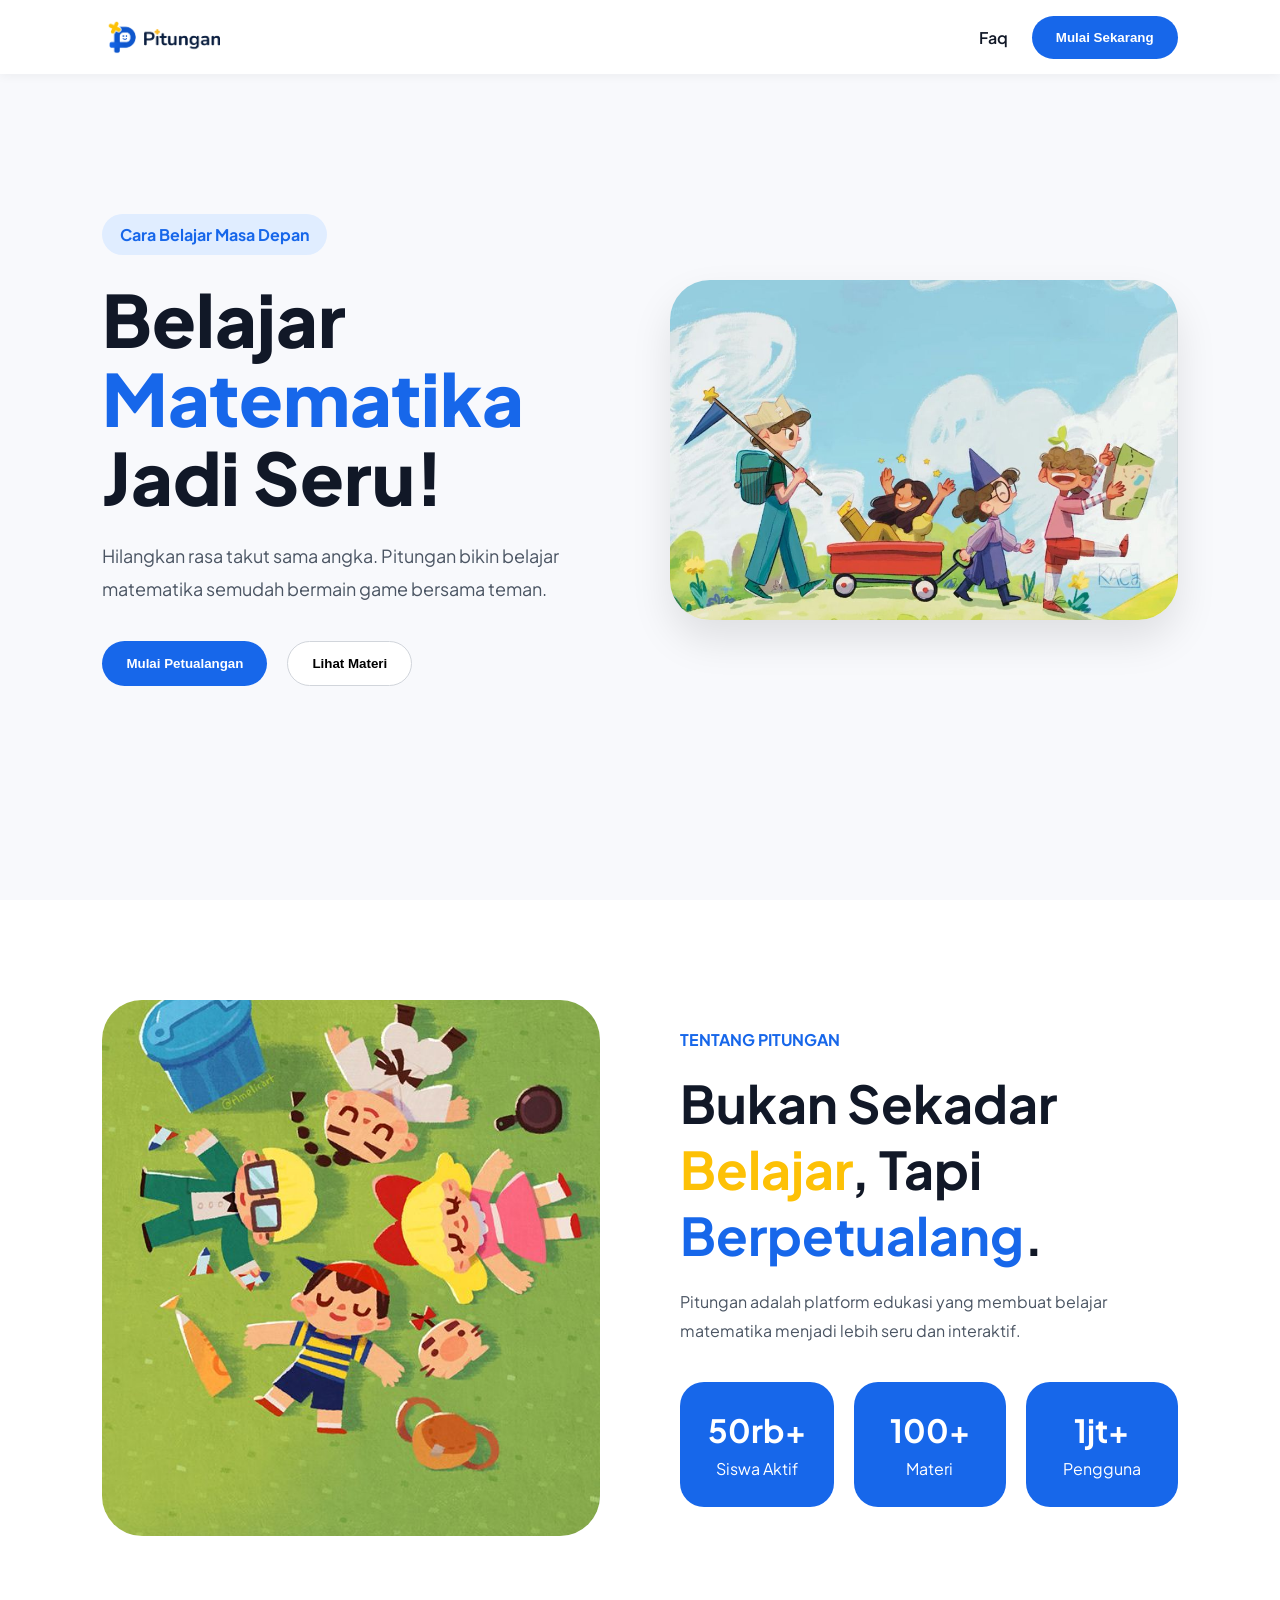
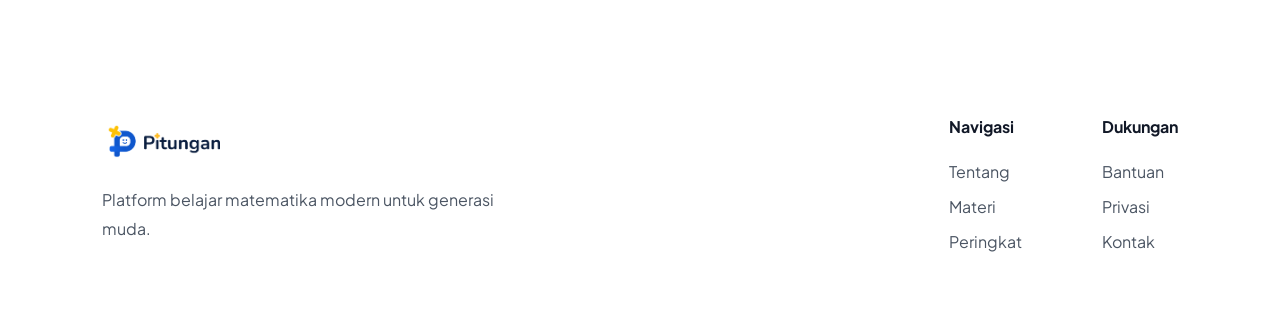
==== index.html @ 59bdc8f5 "add hero section, about, footer" ====
<!DOCTYPE html>
<html lang="en">
<head>
    <meta charset="UTF-8">
    <meta name="viewport" content="width=device-width, initial-scale=1.0">
    <title>Pitungan</title>
    <link rel="icon" type="image/png" href="assets/img/logo.png">
    <link rel="stylesheet" href="assets/css/style.css">
    <link rel="preconnect" href="https://fonts.googleapis.com">
    <link href="https://fonts.googleapis.com/css2?family=Plus+Jakarta+Sans:wght@400;500;600;700;800&display=swap" rel="stylesheet">
</head>
<body>
    <!-- Navbar -->
        <header class="navbar">
    
            <div class="logo">
                <img src="assets/img/logotype.png" />
            </div>
    
            <nav>
                <a href="#">Faq</a>
    
                <button class="btn-primary">
                    Mulai Sekarang
                </button>
            </nav>
    
        </header>
    
        <!-- Hero -->
        <section class="hero">
    
            <div class="hero-text">
    
                <span class="tag">
                    Cara Belajar Masa Depan
                </span>
    
                <h1>
                    Belajar
                    <span class="text-blue">Matematika</span>
                    Jadi Seru!
                </h1>
    
                <p>
                    Hilangkan rasa takut sama angka.
                    Pitungan bikin belajar matematika
                    semudah bermain game bersama teman.
                </p>
    
                <div class="hero-buttons">
    
                    <button class="btn-primary">
                        Mulai Petualangan
                    </button>
    
                    <button class="btn-secondary">
                        Lihat Materi
                    </button>
    
                </div>
    
            </div>
    
            <div class="hero-image">
                <img src="assets/img/belajar_matematika_seru.jpg" alt="">
            </div>
    
        </section>
    
        <!-- About -->
        <section class="about">
    
            <div class="about-image">
                <img src="assets/img/anak_belajar_matematika_ceria.jpg" alt="">
            </div>
    
            <div class="about-text">
    
                <span class="section-label">
                    Tentang Pitungan
                </span>
    
                <h2>
                    Bukan Sekadar <span class="text-yellow">Belajar</span>,
                    Tapi <span class="text-blue">Berpetualang</span>.
                </h2>
    
                <p>
                    Pitungan adalah platform edukasi
                    yang membuat belajar matematika
                    menjadi lebih seru dan interaktif.
                </p>
    
                <div class="stats">
    
                    <div class="stat-card">
                        <h3>50rb+</h3>
                        <span>Siswa Aktif</span>
                    </div>
    
                    <div class="stat-card">
                        <h3>100+</h3>
                        <span>Materi</span>
                    </div>
    
                    <div class="stat-card">
                        <h3>1jt+</h3>
                        <span>Pengguna</span>
                    </div>
    
                </div>
    
            </div>
    
        </section>
    
    
        <!-- Footer -->
        <footer class="footer">
    
            <div class="footer-brand">
    
                <div class="logo">
                    <img src="assets/img/logotype.png" />
                </div>
    
                <p>
                    Platform belajar matematika
                    modern untuk generasi muda.
                </p>
    
            </div>
    
            <div class="footer-links">
    
                <div>
    
                    <h4>Navigasi</h4>
    
                    <a href="#">Tentang</a>
                    <a href="#">Materi</a>
                    <a href="#">Peringkat</a>
    
                </div>
    
                <div>
    
                    <h4>Dukungan</h4>
    
                    <a href="#">Bantuan</a>
                    <a href="#">Privasi</a>
                    <a href="#">Kontak</a>
    
                </div>
    
            </div>
    
        </footer>

    <script src="assets/js/script.js"></script>
</body>
</html>
---- assets/css/style.css ----
*{
    margin:0;
    padding:0;
    box-sizing:border-box;
}

body{
    font-family:'Plus Jakarta Sans', sans-serif;
    background:#f8f9fc;
    color:#111827;
}

img{
    width:100%;
    display:block;
}

section{
    padding:100px 8%;
}

.text-yellow{
    color:#FDC106;
}

.text-blue{
    color:#1767ea;
}

.navbar{
    position:fixed;
    top:0;
    left:0;
    width:100%;
    padding:12px 8%;
    background:white;
    display:flex;
    justify-content:space-between;
    align-items:center;
    z-index:1000;
    box-shadow:0 2px 10px rgba(0,0,0,0.05);
}

.logo img{
    height:50px;
    width:auto;
}

nav{
    display:flex;
    align-items:center;
    gap:24px;
}

nav a{
    text-decoration:none;
    color:#111827;
    font-weight:600;
}

.btn-primary{
    background:#1767ea;
    color:white;
    border:none;
    padding:14px 24px;
    border-radius:999px;
    cursor:pointer;
    font-weight:700;
}

.btn-secondary{
    background:white;
    border:1px solid #d1d5db;
    padding:14px 24px;
    border-radius:999px;
    cursor:pointer;
    font-weight:700;
}

.hero{
    min-height:100vh;
    display:flex;
    align-items:center;
    justify-content:space-between;
    gap:60px;
}

.hero-text{
    flex:1;
}

.tag{
    display:inline-block;
    background:#e0edff;
    color:#1767ea;
    padding:10px 18px;
    border-radius:999px;
    font-weight:700;
    margin-bottom:24px;
}

.hero-text h1{
    font-size:72px;
    line-height:1.1;
    font-weight:800;
    margin-bottom:24px;
}

.hero-text p{
    font-size:18px;
    line-height:1.8;
    color:#4b5563;
    margin-bottom:36px;
    max-width:550px;
}

.hero-buttons{
    display:flex;
    gap:20px;
}

.hero-image{
    flex:1;
}

.hero-image img{
    width:100%;
    height:340px;
    object-fit:cover;
    border-radius:40px;
    box-shadow:0 20px 40px rgba(0,0,0,0.1);
}

.about{
    display:flex;
    align-items:center;
    gap:80px;
    background:white;
}

.about-image,
.about-text{
    flex:1;
}

.about-image img{
    width:100%;
    height:536px;
    object-fit:cover;
    border-radius:40px;
}

.section-label{
    color:#1767ea;
    font-weight:700;
    text-transform:uppercase;
}

.about-text h2{
    font-size:52px;
    margin:20px 0;
}

.about-text p{
    color:#4b5563;
    line-height:1.8;
    margin-bottom:36px;
}

.stats{
    display:flex;
    gap:20px;
}

.stat-card{
    background:#1767ea;
    color:white;
    padding:28px;
    border-radius:24px;
    text-align:center;
    flex:1;
}

.stat-card h3{
    font-size:32px;
    margin-bottom:8px;
}








/*kode css baru disini*/



















.footer{
    background:white;
    padding:80px 8%;
    display:flex;
    justify-content:space-between;
    gap:60px;
}

.footer-brand{
    max-width:400px;
}

.footer-brand p{
    color:#4b5563;
    line-height:1.8;
    margin-top:20px;
}

.footer-links{
    display:flex;
    gap:80px;
}

.footer-links div{
    display:flex;
    flex-direction:column;
    gap:14px;
}

.footer-links h4{
    margin-bottom:10px;
}

.footer-links a{
    text-decoration:none;
    color:#4b5563;
}
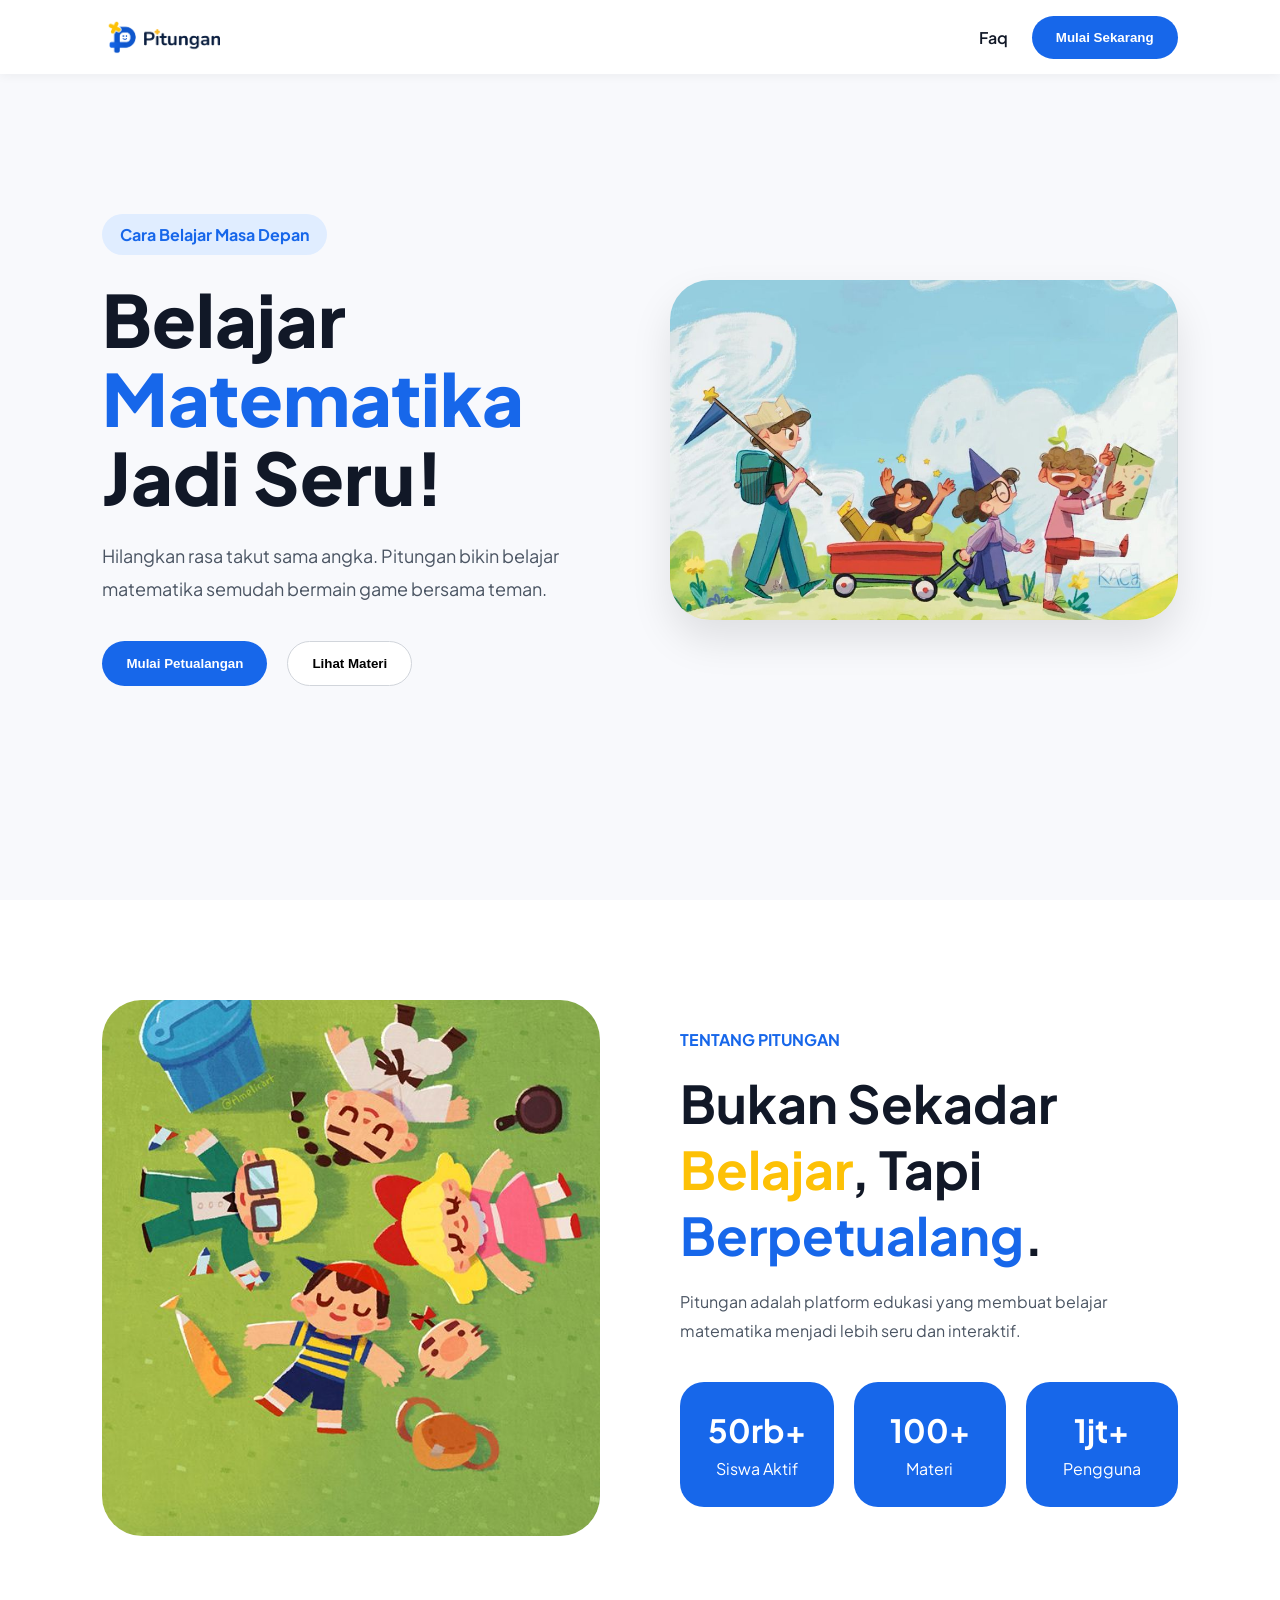
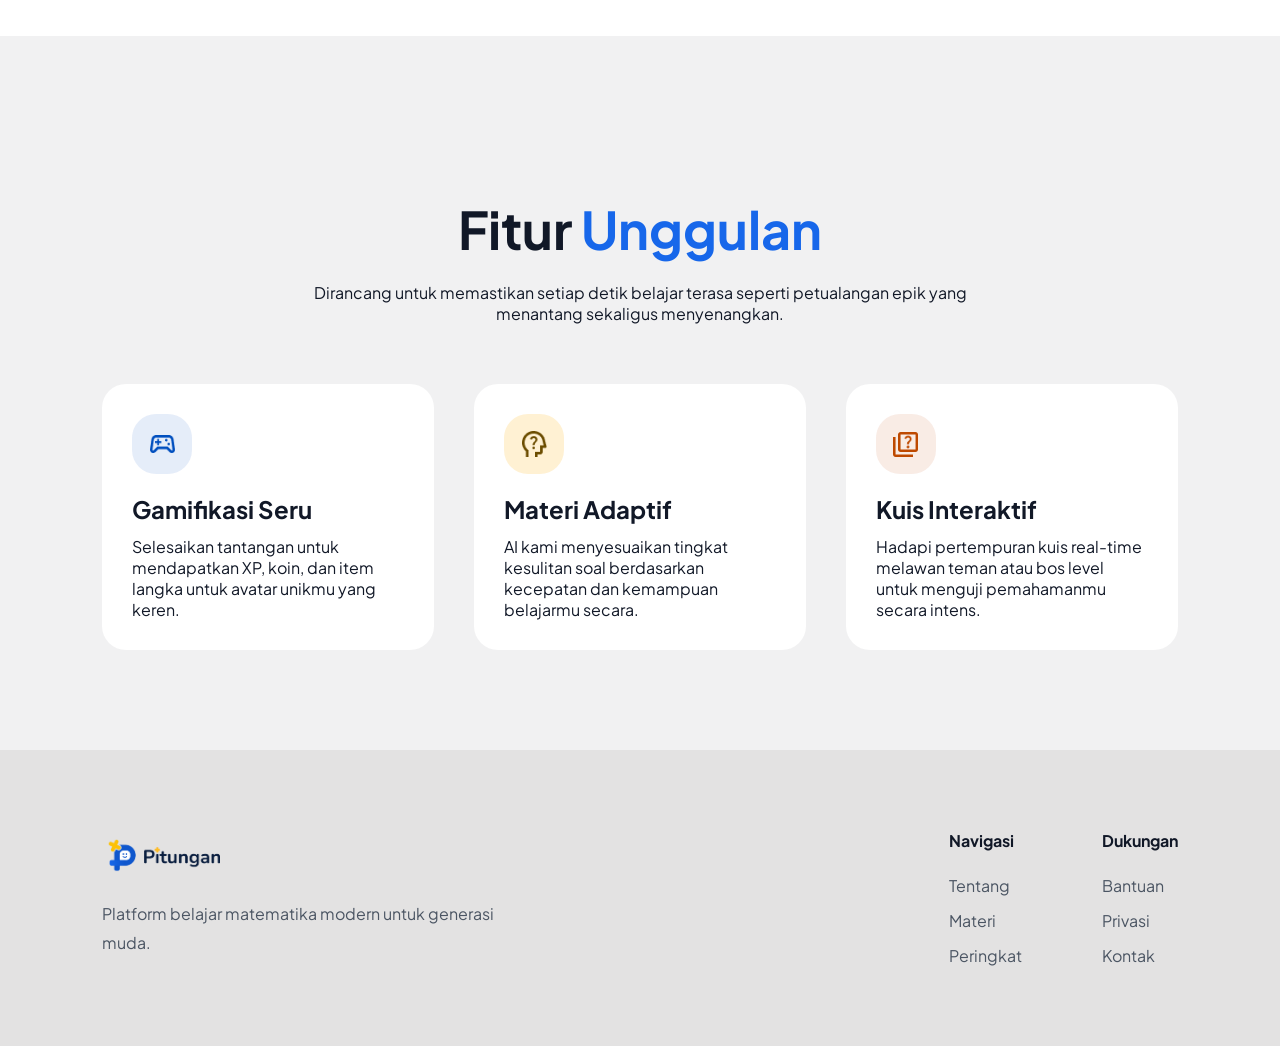
==== commit a38265e1: "Create section features" ====
--- a/index.html
+++ b/index.html
@@ -114,6 +114,44 @@
             </div>
     
         </section>
+
+        <!-- Features -->
+        <section class="features">
+            
+            <div class="features-header">
+                <h2>Fitur <span class="text-blue">Unggulan</span></h2>
+                <p>Dirancang untuk memastikan setiap detik belajar terasa seperti petualangan epik yang menantang sekaligus menyenangkan.</p>
+            </div>
+
+            <div class="features-list">
+    
+                <div class="feature-card">
+                    <div class="feature-icon">
+                        <img src="assets/img/gamifikasi.png" alt="">
+                    </div>
+                    <h3>Gamifikasi Seru</h3>
+                    <p>Selesaikan tantangan untuk mendapatkan XP, koin, dan item langka untuk avatar unikmu yang keren.</p>
+                </div>
+    
+                <div class="feature-card">
+                    <div class="feature-icon">
+                        <img src="assets/img/adaptif.png" alt="">
+                    </div>
+                    <h3>Materi Adaptif</h3>
+                    <p>AI kami menyesuaikan tingkat kesulitan soal berdasarkan kecepatan dan kemampuan belajarmu secara.</p>
+                </div>
+    
+                <div class="feature-card">
+                    <div class="feature-icon">
+                        <img src="assets/img/interaktif.png" alt="">
+                    </div>
+                    <h3>Kuis Interaktif</h3>
+                    <p>Hadapi pertempuran kuis real-time melawan teman atau bos level untuk menguji pemahamanmu secara intens.</p>
+                </div>
+
+            </div>
+
+        </section>
     
     
         <!-- Footer -->
--- a/assets/css/style.css
+++ b/assets/css/style.css
@@ -188,7 +188,69 @@
 
 
 
-
+/*Features*/
+.features{
+    justify-content: center;
+    background-color: #F1F1F2;
+}
+
+.features .features-header{
+    text-align: center;
+    align-items: center;
+    max-width: 700px;
+    margin: 60px auto;
+}
+
+.features .features-header h2{
+    font-size: 52px;
+    margin-bottom: 20px;
+}
+
+.features .features-list{
+    display: flex;
+    gap: 40px;
+    justify-content: center;
+}
+
+.feature-card{
+    background: white;
+    padding: 30px;
+    border-radius: 24px;
+    flex: 1;
+}
+
+.feature-icon{
+    width: 60px;
+    height: 60px;
+    display: flex;
+    align-items: center;
+    justify-content: center;
+    border-radius: 24px;
+    margin-bottom: 20px;
+}
+
+.features .feature-card:nth-child(1) .feature-icon{
+    background: #004FBF1A;
+}
+
+.features .feature-card:nth-child(2) .feature-icon{
+    background: #FDBB2633;
+}
+
+.features .feature-card:nth-child(3) .feature-icon{
+    background: #BE49001A;
+}
+
+.features .feature-card h3{
+    font-size: 24px;
+    margin-bottom: 12px;
+}
+
+
+.features .feature-card .feature-icon img{
+    width: 25px;
+    height: fit-content;
+}
 
 
 
@@ -214,7 +276,7 @@
 
 
 .footer{
-    background:white;
+    background:#E3E2E2;
     padding:80px 8%;
     display:flex;
     justify-content:space-between;
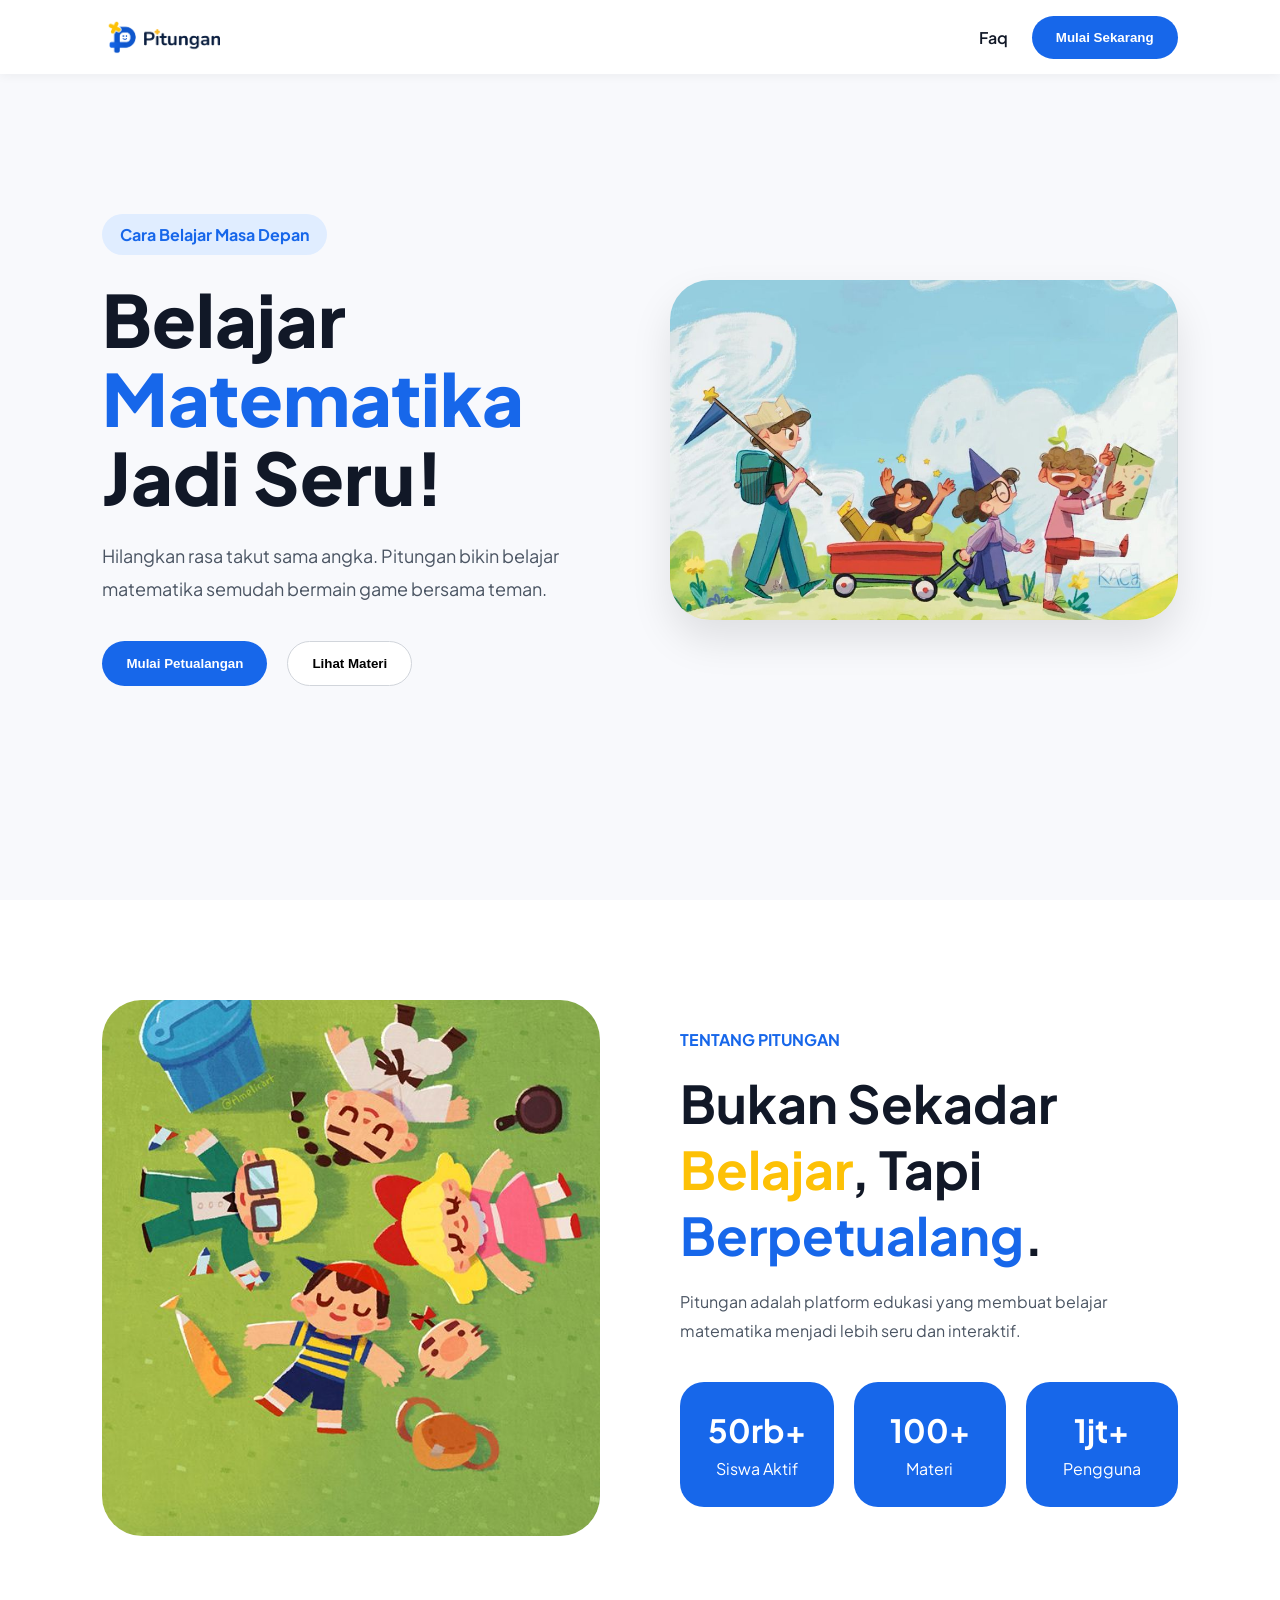
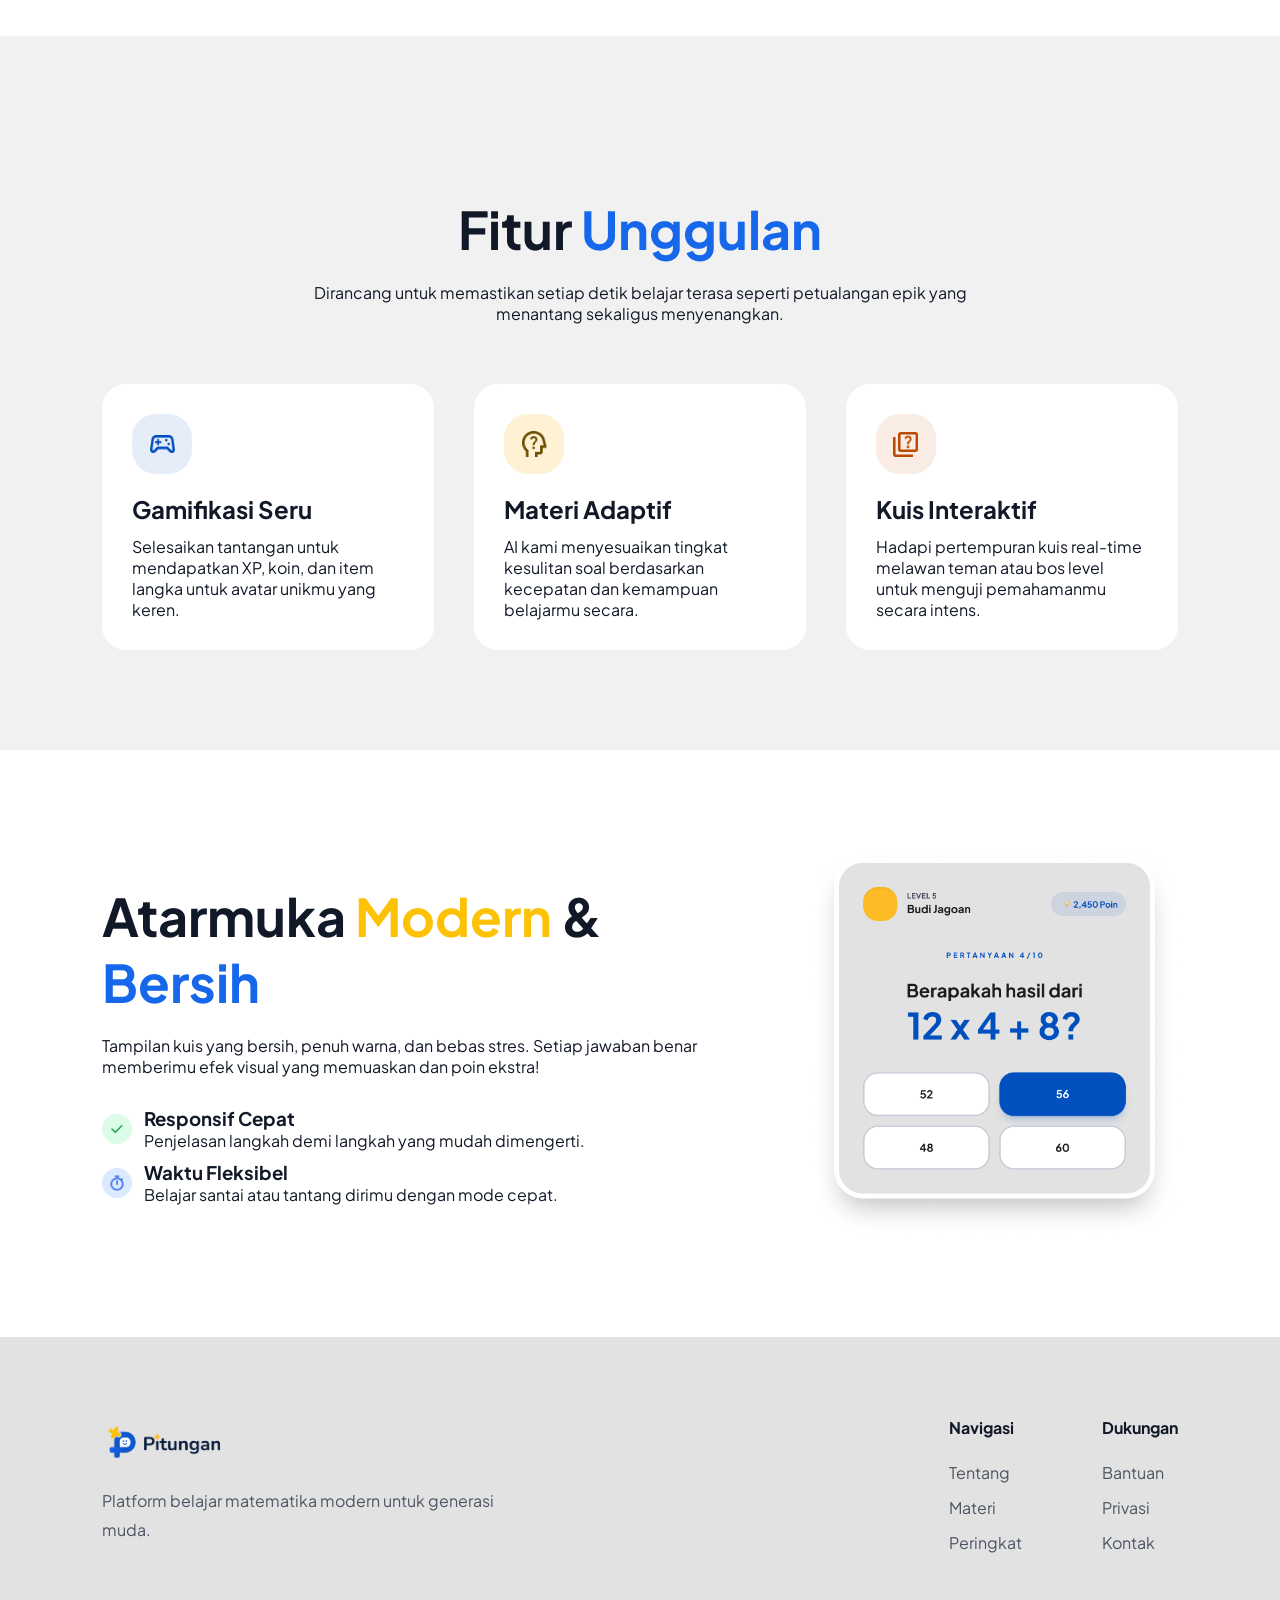
==== commit e01cf195: "Create Preview Quiz" ====
--- a/index.html
+++ b/index.html
@@ -152,6 +152,39 @@
             </div>
 
         </section>
+
+        <!-- Preview -->
+        <section class="preview">
+
+            <div class="quiz-description">
+                <h2>Atarmuka <span class="text-yellow">Modern</span> & <span class="text-blue">Bersih</span></h2>
+                <p>Tampilan kuis yang bersih, penuh warna, dan bebas stres. Setiap jawaban benar memberimu efek visual yang memuaskan dan poin ekstra!</p>
+                <div class="strength">
+                    <div class="strength-item">
+                        <div class="strength-icon">
+                            <img src="assets/img/fast_response.png" alt="">
+                        </div>
+                        <div class="strength-text">
+                            <h3>Responsif Cepat</h3>
+                            <p>Penjelasan langkah demi langkah yang mudah dimengerti.</p>
+                        </div>
+                    </div>
+                    <div class="strength-item">
+                        <div class="strength-icon">
+                            <img src="assets/img/flexible.png" alt="">
+                        </div>
+                        <div class="strength-text">
+                            <h3>Waktu Fleksibel</h3>
+                            <p>Belajar santai atau tantang dirimu dengan mode cepat.</p>
+                        </div>
+                    </div>
+                </div>
+            </div>
+
+            <div class="preview-image">
+                <img src="assets/img/preview_quiz.png" alt="Preview Quiz Pitungan">
+            </div>
+        </section>
     
     
         <!-- Footer -->
--- a/assets/css/style.css
+++ b/assets/css/style.css
@@ -252,6 +252,38 @@
     height: fit-content;
 }
 
+/*Preview*/
+.preview{
+    background: white;
+    display: flex;
+    align-items: center;
+    gap: 80px;
+}
+
+.quiz-description h2{
+    font-size: 52px;
+    margin-bottom: 20px;
+}
+
+.strength{
+    margin-top: 30px;
+    display:grid;
+    row-gap: 10px;
+}
+
+.strength-item{
+    display: flex;
+    align-items: center;
+    gap: 12px;
+}
+
+.strength-icon img{
+    max-width: 30px;
+    height: fit-content;
+}
+
+
+
 
 
 
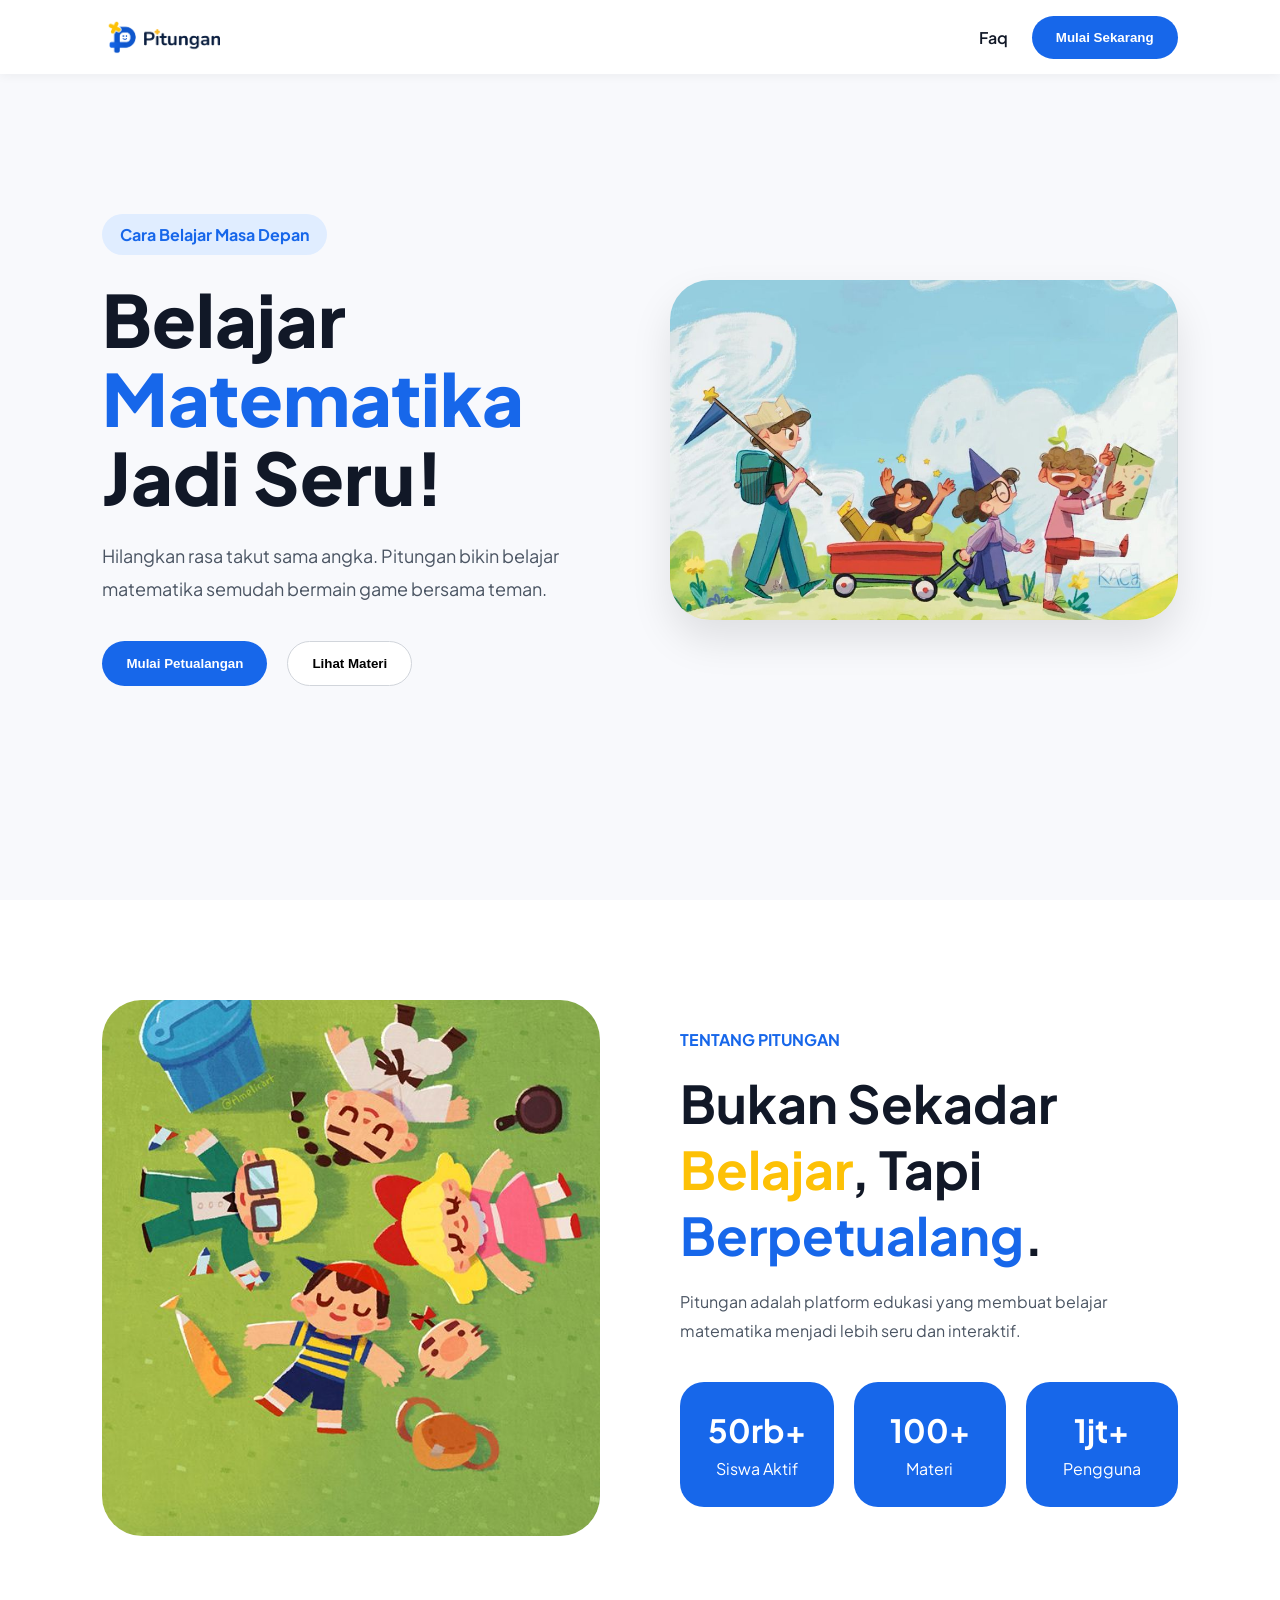
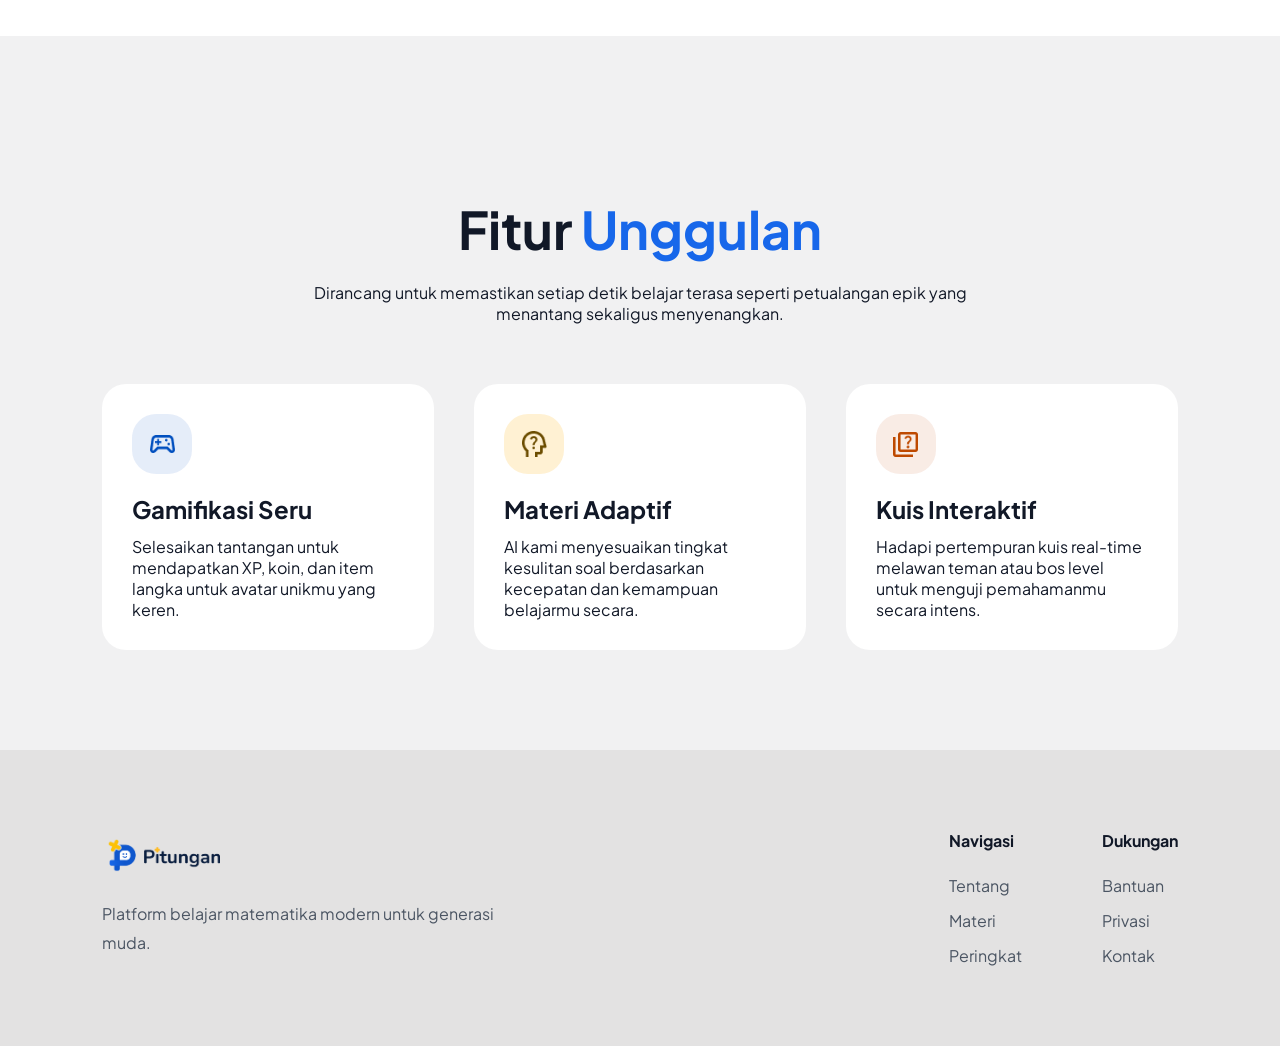
==== commit e75fcf83: "Revert "Create Preview Quiz" This reverts commit e01cf1955ac549e6ad47496416d7462a6274243e." ====
--- a/index.html
+++ b/index.html
@@ -152,39 +152,6 @@
             </div>
 
         </section>
-
-        <!-- Preview -->
-        <section class="preview">
-
-            <div class="quiz-description">
-                <h2>Atarmuka <span class="text-yellow">Modern</span> & <span class="text-blue">Bersih</span></h2>
-                <p>Tampilan kuis yang bersih, penuh warna, dan bebas stres. Setiap jawaban benar memberimu efek visual yang memuaskan dan poin ekstra!</p>
-                <div class="strength">
-                    <div class="strength-item">
-                        <div class="strength-icon">
-                            <img src="assets/img/fast_response.png" alt="">
-                        </div>
-                        <div class="strength-text">
-                            <h3>Responsif Cepat</h3>
-                            <p>Penjelasan langkah demi langkah yang mudah dimengerti.</p>
-                        </div>
-                    </div>
-                    <div class="strength-item">
-                        <div class="strength-icon">
-                            <img src="assets/img/flexible.png" alt="">
-                        </div>
-                        <div class="strength-text">
-                            <h3>Waktu Fleksibel</h3>
-                            <p>Belajar santai atau tantang dirimu dengan mode cepat.</p>
-                        </div>
-                    </div>
-                </div>
-            </div>
-
-            <div class="preview-image">
-                <img src="assets/img/preview_quiz.png" alt="Preview Quiz Pitungan">
-            </div>
-        </section>
     
     
         <!-- Footer -->
--- a/assets/css/style.css
+++ b/assets/css/style.css
@@ -252,38 +252,6 @@
     height: fit-content;
 }
 
-/*Preview*/
-.preview{
-    background: white;
-    display: flex;
-    align-items: center;
-    gap: 80px;
-}
-
-.quiz-description h2{
-    font-size: 52px;
-    margin-bottom: 20px;
-}
-
-.strength{
-    margin-top: 30px;
-    display:grid;
-    row-gap: 10px;
-}
-
-.strength-item{
-    display: flex;
-    align-items: center;
-    gap: 12px;
-}
-
-.strength-icon img{
-    max-width: 30px;
-    height: fit-content;
-}
-
-
-
 
 
 
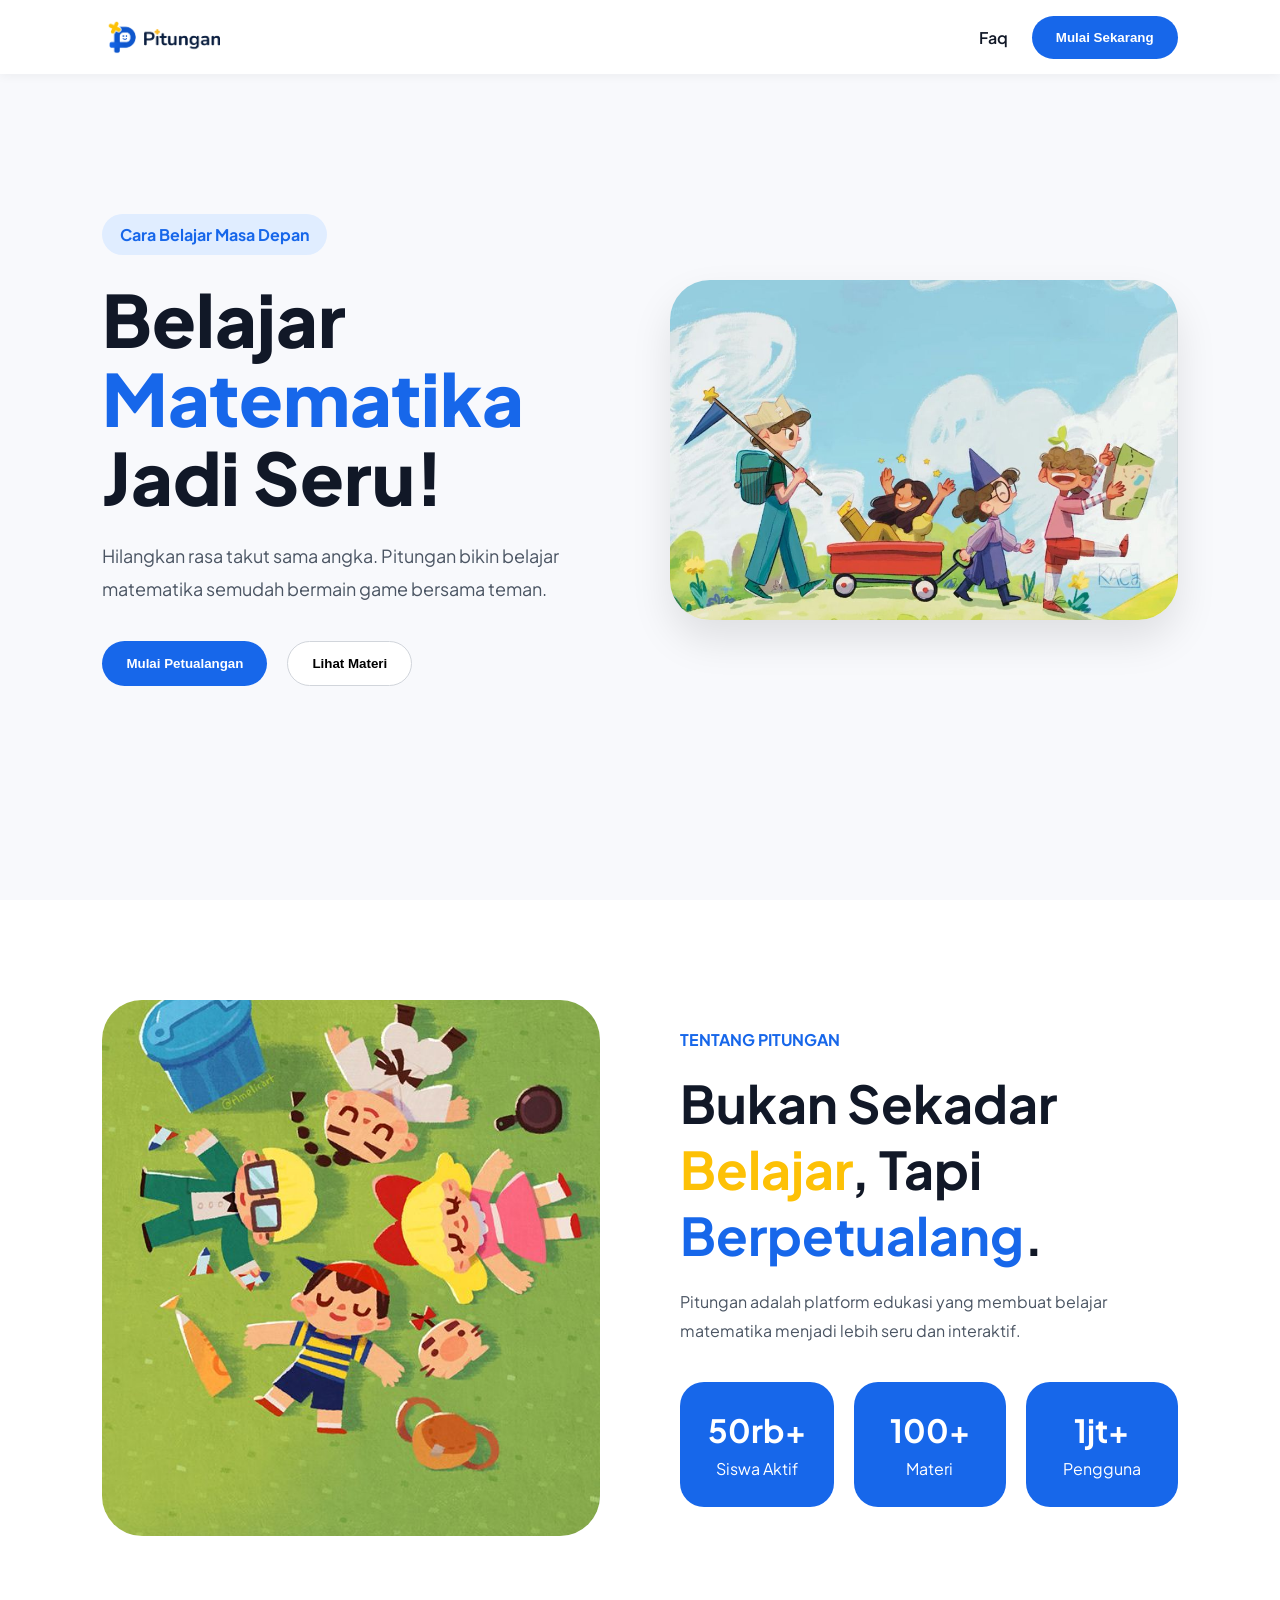
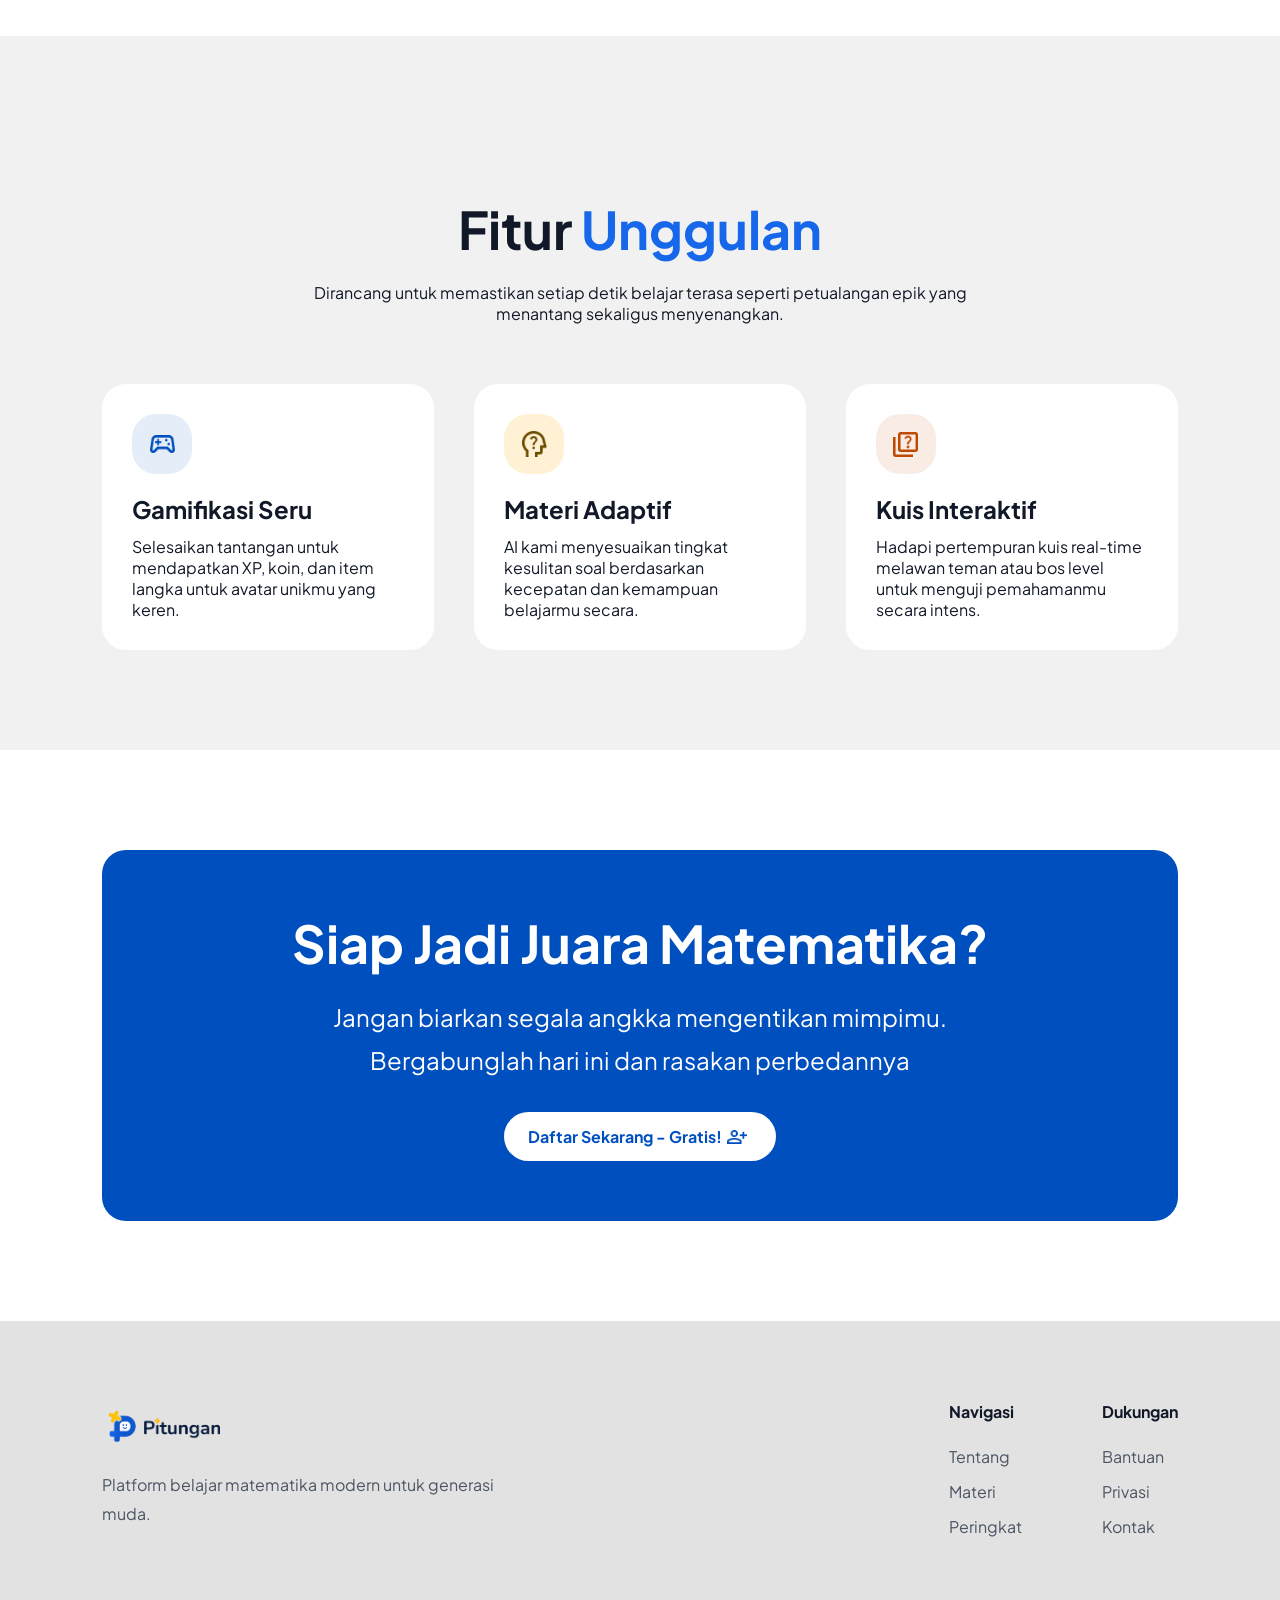
==== commit ec5c2371: "Create CTA Section" ====
--- a/index.html
+++ b/index.html
@@ -154,6 +154,19 @@
         </section>
     
     
+        <!-- cta section -->
+        <section class="cta">
+            <div class="cta-content">
+                <h2>Siap Jadi Juara Matematika?</h2>
+                <p>Jangan biarkan segala angkka mengentikan mimpimu.
+                    Bergabunglah hari ini dan rasakan perbedannya
+                </p>
+                <div class="cta-link">
+                    <a href="#" class="btn btn-primary">Daftar Sekarang - Gratis!<img src="assets/img/regisIcon.png" alt="Gratis"></a>
+                </div>
+            </div>
+        </section>
+
         <!-- Footer -->
         <footer class="footer">
     
--- a/assets/css/style.css
+++ b/assets/css/style.css
@@ -273,7 +273,53 @@
 
 
 
-
+/*cts section*/
+.cta {
+    background: white;
+}
+
+.cta-content {
+    background: #004FBF;
+    color: white;
+    text-align: center;
+    justify-content: center;
+    padding: 60px 8%;
+    border-radius: 24px;
+}
+
+.cta-content h2 {
+    font-size: 52px;
+    margin-bottom: 20px;
+}
+
+.cta-content p {
+    font-size: 24px;
+    line-height: 1.8;
+    margin: auto;
+    margin-bottom: 30px;
+    max-width: 700px;
+}
+
+.cta-link {
+    margin: auto;
+    width: fit-content;
+}
+
+.cta-link a {
+    display: flex;
+    text-decoration: none;
+    background: white;
+    color: #004FBF;
+    padding: 14px 24px;
+    text-align: center;
+    width: 100%;
+}
+
+.cta-link a img {
+    margin: auto 5px;
+    width: 20px;
+    height: fit-content;
+}
 
 .footer{
     background:#E3E2E2;
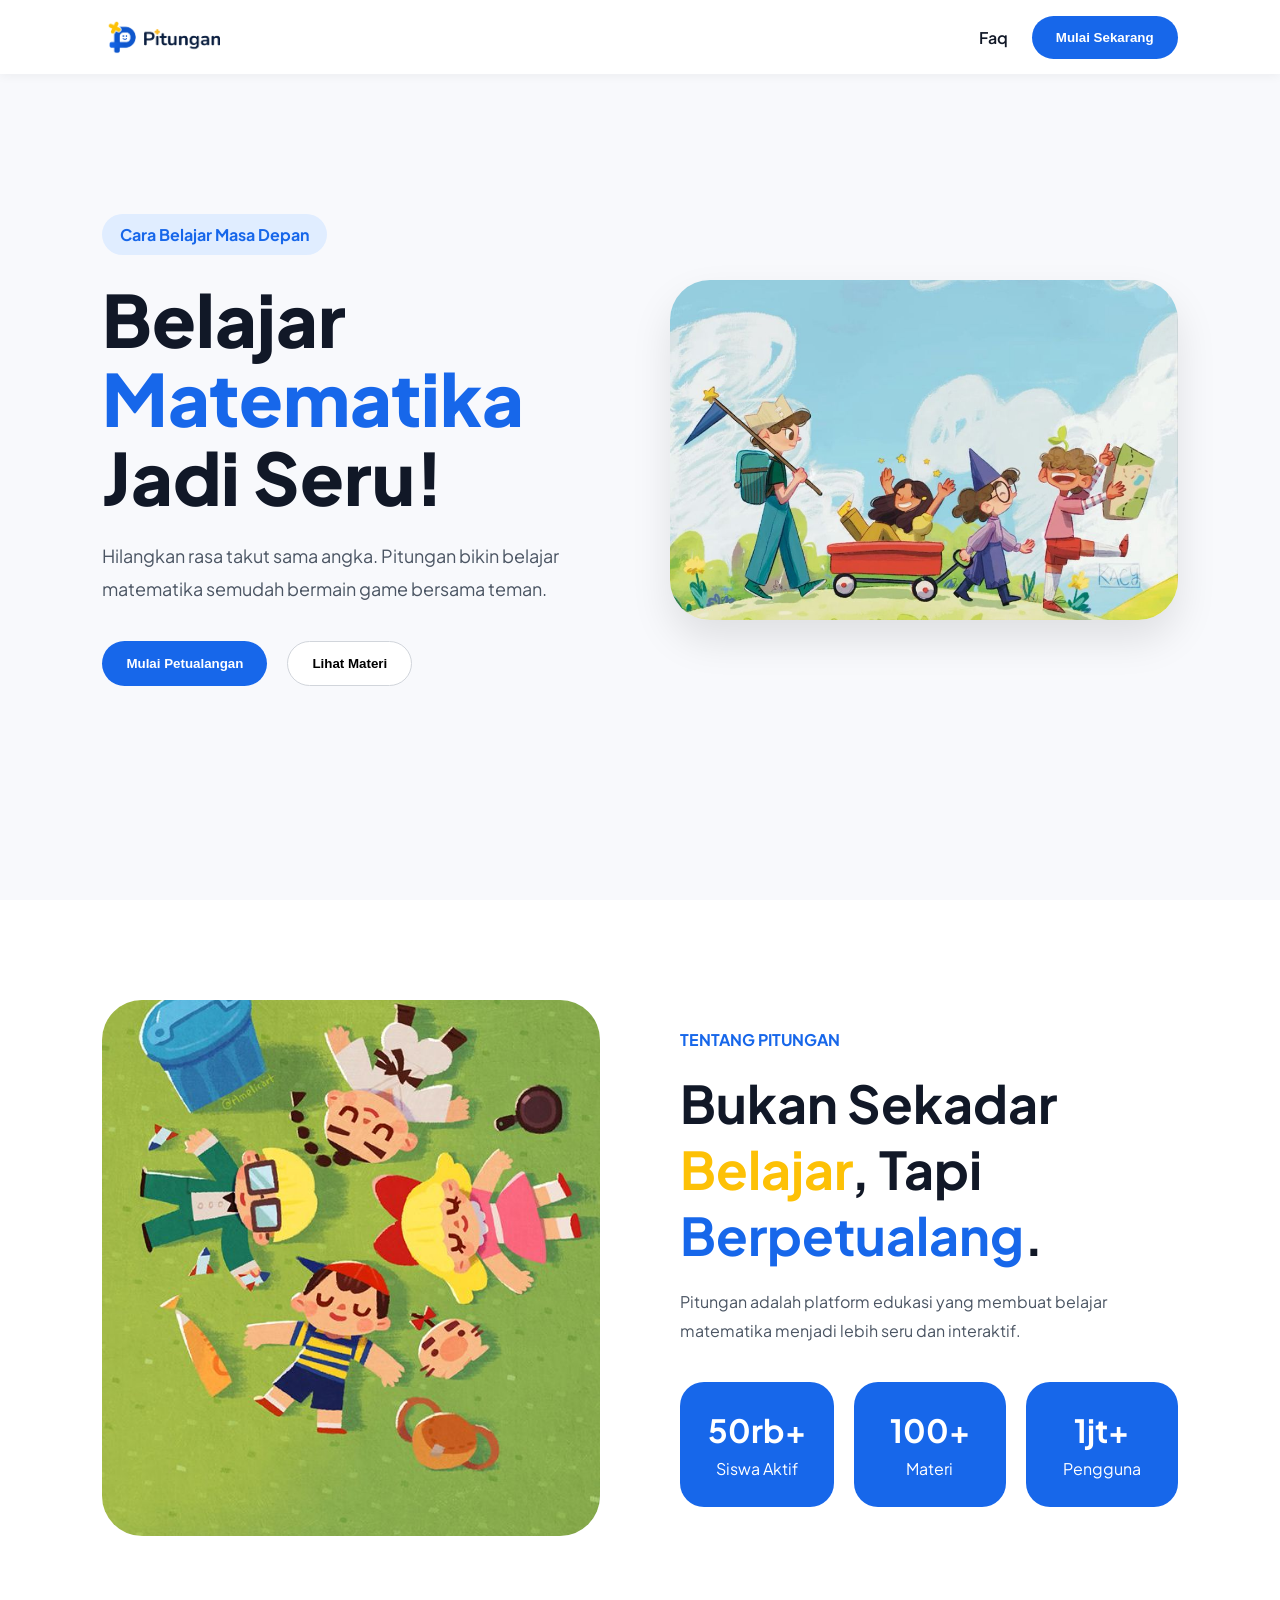
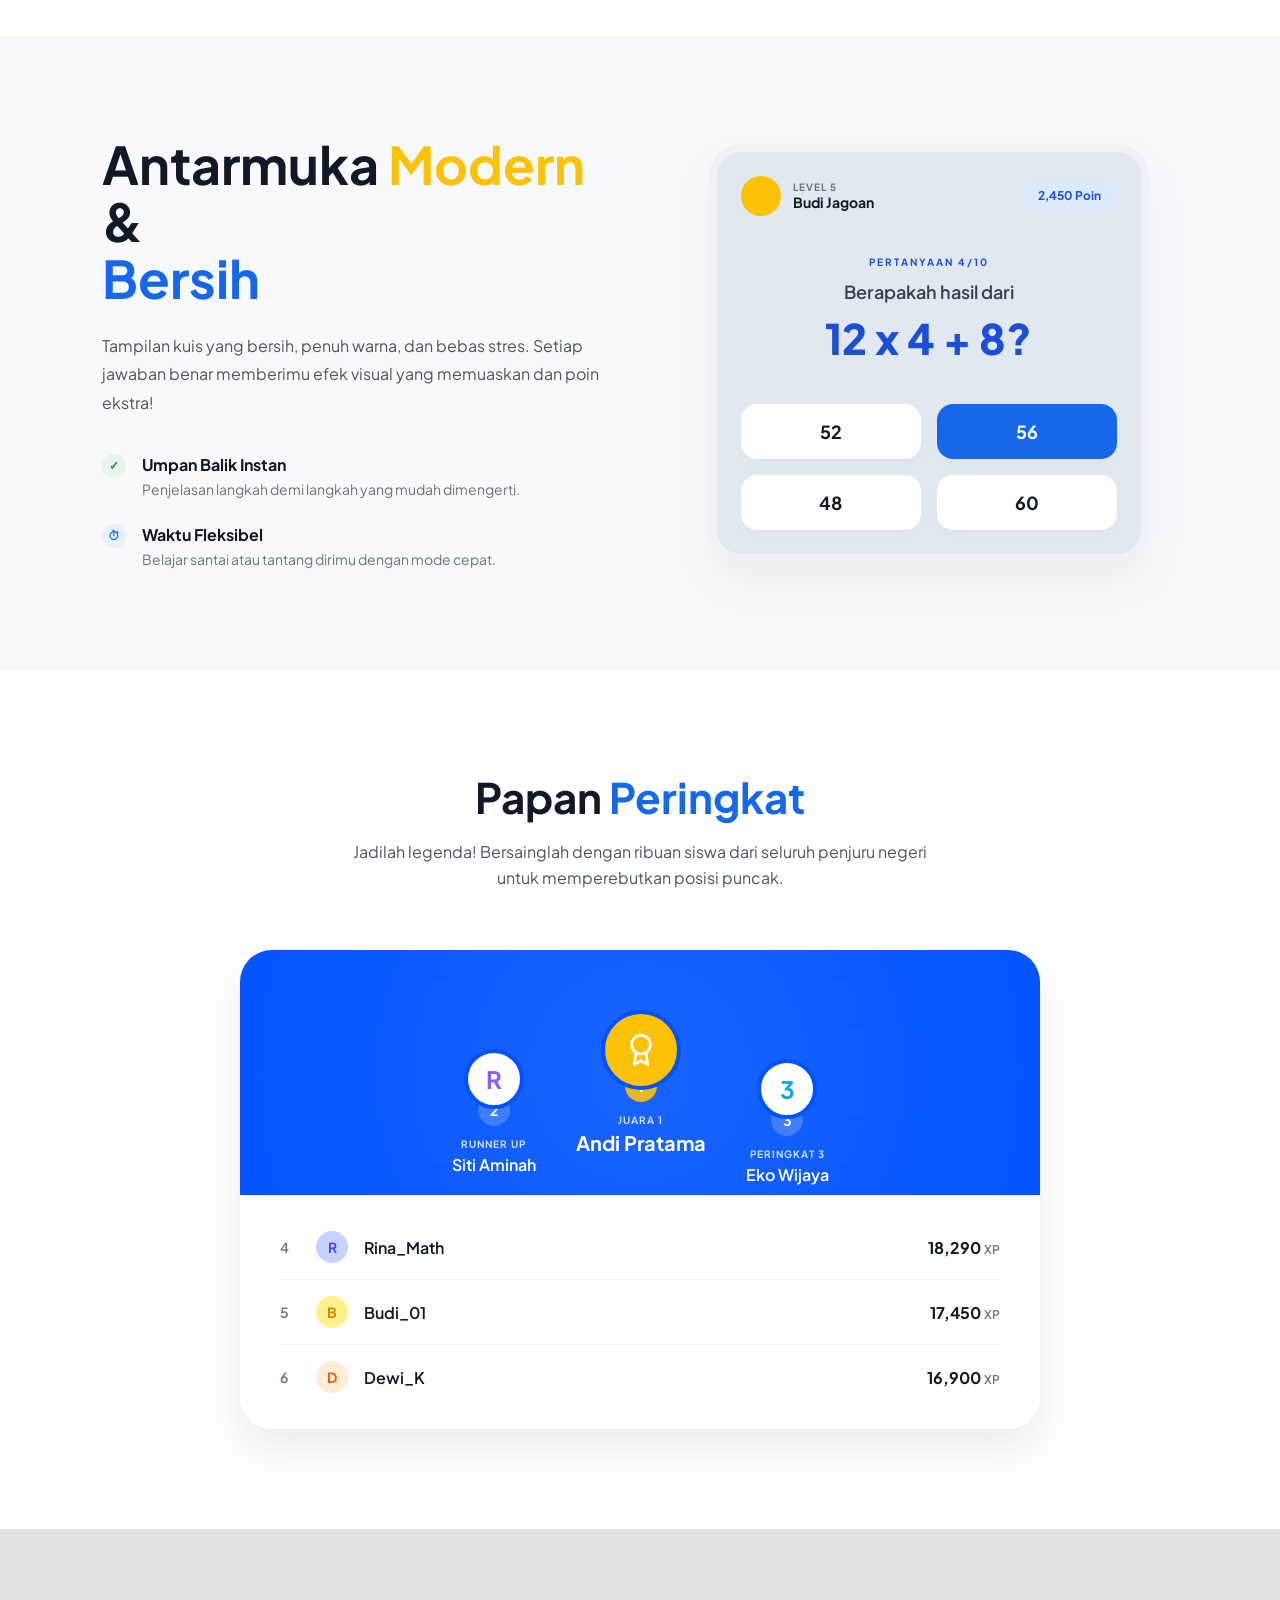
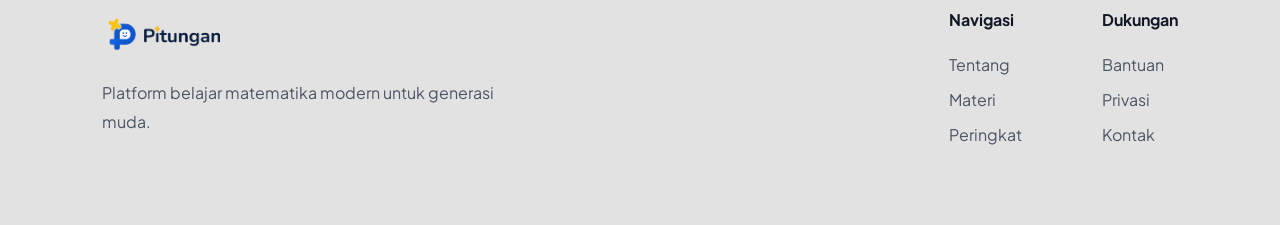
==== commit 15e04601: "Update Pitungan" ====
--- a/index.html
+++ b/index.html
@@ -114,58 +114,116 @@
             </div>
     
         </section>
-
-        <!-- Features -->
-        <section class="features">
-            
-            <div class="features-header">
-                <h2>Fitur <span class="text-blue">Unggulan</span></h2>
-                <p>Dirancang untuk memastikan setiap detik belajar terasa seperti petualangan epik yang menantang sekaligus menyenangkan.</p>
-            </div>
-
-            <div class="features-list">
-    
-                <div class="feature-card">
-                    <div class="feature-icon">
-                        <img src="assets/img/gamifikasi.png" alt="">
-                    </div>
-                    <h3>Gamifikasi Seru</h3>
-                    <p>Selesaikan tantangan untuk mendapatkan XP, koin, dan item langka untuk avatar unikmu yang keren.</p>
-                </div>
-    
-                <div class="feature-card">
-                    <div class="feature-icon">
-                        <img src="assets/img/adaptif.png" alt="">
-                    </div>
-                    <h3>Materi Adaptif</h3>
-                    <p>AI kami menyesuaikan tingkat kesulitan soal berdasarkan kecepatan dan kemampuan belajarmu secara.</p>
-                </div>
-    
-                <div class="feature-card">
-                    <div class="feature-icon">
-                        <img src="assets/img/interaktif.png" alt="">
-                    </div>
-                    <h3>Kuis Interaktif</h3>
-                    <p>Hadapi pertempuran kuis real-time melawan teman atau bos level untuk menguji pemahamanmu secara intens.</p>
-                </div>
-
-            </div>
-
-        </section>
-    
-    
-        <!-- cta section -->
-        <section class="cta">
-            <div class="cta-content">
-                <h2>Siap Jadi Juara Matematika?</h2>
-                <p>Jangan biarkan segala angkka mengentikan mimpimu.
-                    Bergabunglah hari ini dan rasakan perbedannya
-                </p>
-                <div class="cta-link">
-                    <a href="#" class="btn btn-primary">Daftar Sekarang - Gratis!<img src="assets/img/regisIcon.png" alt="Gratis"></a>
-                </div>
-            </div>
-        </section>
+    <!-- Features -->
+    <section class="features">
+        <div class="features-text">
+            <h2>Antarmuka <span class="text-yellow">Modern</span> & <br><span class="text-blue">Bersih</span></h2>
+            <p>Tampilan kuis yang bersih, penuh warna, dan bebas stres. Setiap jawaban benar memberimu efek visual yang memuaskan dan poin ekstra!</p>
+            <div class="feature-list">
+                <div class="feature-item">
+                    <div class="feature-icon check">✓</div>
+                    <div class="feature-desc">
+                        <h4>Umpan Balik Instan</h4>
+                        <p>Penjelasan langkah demi langkah yang mudah dimengerti.</p>
+                    </div>
+                </div>
+                <div class="feature-item">
+                    <div class="feature-icon clock">⏱</div>
+                    <div class="feature-desc">
+                        <h4>Waktu Fleksibel</h4>
+                        <p>Belajar santai atau tantang dirimu dengan mode cepat.</p>
+                    </div>
+                </div>
+            </div>
+        </div>
+        <div class="features-ui">
+            <div class="mock-card">
+                <div class="mock-header">
+                    <div class="user-info">
+                        <div class="avatar-yellow"></div>
+                        <div class="user-level">
+                            <span class="level-label">LEVEL 5</span>
+                            <span class="user-name">Budi Jagoan</span>
+                        </div>
+                    </div>
+                    <div class="points-badge">2,450 Poin</div>
+                </div>
+                <div class="mock-body">
+                    <span class="question-label">PERTANYAAN 4/10</span>
+                    <h3>Berapakah hasil dari</h3>
+                    <div class="question-math">12 x 4 + 8?</div>
+                </div>
+                <div class="mock-options">
+                    <div class="option">52</div>
+                    <div class="option active">56</div>
+                    <div class="option">48</div>
+                    <div class="option">60</div>
+                </div>
+            </div>
+        </div>
+    </section>
+
+    <!-- Leaderboard -->
+    <section class="leaderboard-section">
+        <div class="leaderboard-header">
+            <h2>Papan <span class="text-blue">Peringkat</span></h2>
+            <p>Jadilah legenda! Bersainglah dengan ribuan siswa dari seluruh penjuru negeri untuk memperebutkan posisi puncak.</p>
+        </div>
+        
+        <div class="leaderboard-card">
+            <div class="leaderboard-top">
+                <div class="podium">
+                    <div class="podium-place second">
+                        <div class="avatar r-avatar">R</div>
+                        <span class="rank-num">2</span>
+                        <span class="rank-title">RUNNER UP</span>
+                        <span class="rank-name">Siti Aminah</span>
+                    </div>
+                    <div class="podium-place first">
+                        <div class="avatar gold-avatar">
+                            <svg width="32" height="32" viewBox="0 0 24 24" fill="none" stroke="currentColor" stroke-width="2" stroke-linecap="round" stroke-linejoin="round"><circle cx="12" cy="8" r="7"></circle><polyline points="8.21 13.89 7 23 12 20 17 23 15.79 13.88"></polyline></svg>
+                        </div>
+                        <span class="rank-num">1</span>
+                        <span class="rank-title">JUARA 1</span>
+                        <span class="rank-name">Andi Pratama</span>
+                    </div>
+                    <div class="podium-place third">
+                        <div class="avatar b-avatar">3</div>
+                        <span class="rank-num">3</span>
+                        <span class="rank-title">PERINGKAT 3</span>
+                        <span class="rank-name">Eko Wijaya</span>
+                    </div>
+                </div>
+            </div>
+            <div class="leaderboard-list">
+                <div class="list-item">
+                    <div class="item-left">
+                        <span class="list-rank">4</span>
+                        <div class="list-avatar r-bg">R</div>
+                        <span class="list-name">Rina_Math</span>
+                    </div>
+                    <div class="item-right">18,290 <span>XP</span></div>
+                </div>
+                <div class="list-item">
+                    <div class="item-left">
+                        <span class="list-rank">5</span>
+                        <div class="list-avatar b-bg">B</div>
+                        <span class="list-name">Budi_01</span>
+                    </div>
+                    <div class="item-right">17,450 <span>XP</span></div>
+                </div>
+                <div class="list-item">
+                    <div class="item-left">
+                        <span class="list-rank">6</span>
+                        <div class="list-avatar d-bg">D</div>
+                        <span class="list-name">Dewi_K</span>
+                    </div>
+                    <div class="item-right">16,900 <span>XP</span></div>
+                </div>
+            </div>
+        </div>
+    </section>
+
 
         <!-- Footer -->
         <footer class="footer">
--- a/assets/css/style.css
+++ b/assets/css/style.css
@@ -187,138 +187,398 @@
 }
 
 
-
-/*Features*/
-.features{
+/* Features Section */
+.features {
+    display: flex;
+    align-items: center;
+    gap: 80px;
+    background: #f8f9fc;
+}
+
+.features-text {
+    flex: 1;
+}
+
+.features-text h2 {
+    font-size: 52px;
+    line-height: 1.1;
+    margin-bottom: 24px;
+}
+
+.features-text > p {
+    font-size: 16px;
+    line-height: 1.8;
+    color: #4b5563;
+    margin-bottom: 36px;
+}
+
+.feature-list {
+    display: flex;
+    flex-direction: column;
+    gap: 24px;
+}
+
+.feature-item {
+    display: flex;
+    gap: 16px;
+    align-items: flex-start;
+}
+
+.feature-icon {
+    width: 24px;
+    height: 24px;
+    border-radius: 50%;
+    display: flex;
+    align-items: center;
     justify-content: center;
-    background-color: #F1F1F2;
-}
-
-.features .features-header{
+    font-size: 12px;
+    font-weight: bold;
+    flex-shrink: 0;
+}
+
+.feature-icon.check {
+    background: #e6f4ea;
+    color: #1e8e3e;
+}
+
+.feature-icon.clock {
+    background: #e8f0fe;
+    color: #1a73e8;
+}
+
+.feature-desc h4 {
+    font-size: 16px;
+    margin-bottom: 4px;
+    color: #111827;
+}
+
+.feature-desc p {
+    font-size: 14px;
+    color: #6b7280;
+    line-height: 1.5;
+}
+
+.features-ui {
+    flex: 1;
+    display: flex;
+    justify-content: center;
+    position: relative;
+}
+
+.mock-card {
+    background: #e2e8f0;
+    border-radius: 32px;
+    padding: 32px;
+    width: 100%;
+    max-width: 440px;
+    box-shadow: 0 20px 40px rgba(0,0,0,0.05), inset 0 0 0 8px rgba(255,255,255,0.4);
+}
+
+.mock-header {
+    display: flex;
+    justify-content: space-between;
+    align-items: center;
+    margin-bottom: 40px;
+}
+
+.user-info {
+    display: flex;
+    align-items: center;
+    gap: 12px;
+}
+
+.avatar-yellow {
+    width: 40px;
+    height: 40px;
+    background: #FDC106;
+    border-radius: 50%;
+}
+
+.user-level {
+    display: flex;
+    flex-direction: column;
+}
+
+.level-label {
+    font-size: 10px;
+    font-weight: 700;
+    color: #6b7280;
+    letter-spacing: 1px;
+}
+
+.user-name {
+    font-size: 14px;
+    font-weight: 700;
+    color: #111827;
+}
+
+.points-badge {
+    background: #dbeafe;
+    color: #1d4ed8;
+    padding: 8px 16px;
+    border-radius: 999px;
+    font-size: 12px;
+    font-weight: 700;
+}
+
+.mock-body {
     text-align: center;
-    align-items: center;
-    max-width: 700px;
-    margin: 60px auto;
-}
-
-.features .features-header h2{
-    font-size: 52px;
-    margin-bottom: 20px;
-}
-
-.features .features-list{
-    display: flex;
+    margin-bottom: 40px;
+}
+
+.question-label {
+    font-size: 10px;
+    font-weight: 700;
+    color: #1d4ed8;
+    letter-spacing: 2px;
+    text-transform: uppercase;
+    display: block;
+    margin-bottom: 12px;
+}
+
+.mock-body h3 {
+    font-size: 18px;
+    font-weight: 600;
+    color: #374151;
+    margin-bottom: 8px;
+}
+
+.question-math {
+    font-size: 42px;
+    font-weight: 800;
+    color: #1d4ed8;
+}
+
+.mock-options {
+    display: grid;
+    grid-template-columns: 1fr 1fr;
+    gap: 16px;
+}
+
+.option {
+    background: white;
+    padding: 16px;
+    border-radius: 16px;
+    text-align: center;
+    font-size: 18px;
+    font-weight: 700;
+    color: #111827;
+    box-shadow: 0 4px 6px rgba(0,0,0,0.02);
+}
+
+.option.active {
+    background: #1767ea;
+    color: white;
+}
+
+/* Leaderboard Section */
+.leaderboard-section {
+    background: white;
+    display: flex;
+    flex-direction: column;
+    align-items: center;
+}
+
+.leaderboard-header {
+    text-align: center;
+    max-width: 600px;
+    margin-bottom: 60px;
+}
+
+.leaderboard-header h2 {
+    font-size: 42px;
+    margin-bottom: 16px;
+}
+
+.leaderboard-header p {
+    font-size: 16px;
+    color: #4b5563;
+    line-height: 1.6;
+}
+
+.leaderboard-card {
+    background: white;
+    width: 100%;
+    max-width: 800px;
+    border-radius: 32px;
+    box-shadow: 0 20px 40px rgba(0,0,0,0.08);
+    overflow: hidden;
+}
+
+.leaderboard-top {
+    background: #0052ff;
+    padding: 60px 40px 40px;
+    display: flex;
+    justify-content: center;
+    position: relative;
+    overflow: hidden;
+}
+
+.leaderboard-top::before {
+    content: '';
+    position: absolute;
+    top: -50%;
+    left: -50%;
+    width: 200%;
+    height: 200%;
+    background: radial-gradient(circle at 50% 50%, rgba(255,255,255,0.1) 0%, transparent 60%);
+    pointer-events: none;
+}
+
+.podium {
+    display: flex;
+    align-items: flex-end;
     gap: 40px;
-    justify-content: center;
-}
-
-.feature-card{
-    background: white;
-    padding: 30px;
-    border-radius: 24px;
-    flex: 1;
-}
-
-.feature-icon{
+    position: relative;
+    z-index: 1;
+}
+
+.podium-place {
+    display: flex;
+    flex-direction: column;
+    align-items: center;
+    text-align: center;
+    color: white;
+}
+
+.podium-place .avatar {
     width: 60px;
     height: 60px;
+    border-radius: 50%;
     display: flex;
     align-items: center;
     justify-content: center;
-    border-radius: 24px;
-    margin-bottom: 20px;
-}
-
-.features .feature-card:nth-child(1) .feature-icon{
-    background: #004FBF1A;
-}
-
-.features .feature-card:nth-child(2) .feature-icon{
-    background: #FDBB2633;
-}
-
-.features .feature-card:nth-child(3) .feature-icon{
-    background: #BE49001A;
-}
-
-.features .feature-card h3{
     font-size: 24px;
+    font-weight: 700;
+    margin-bottom: -15px;
+    border: 4px solid #0052ff;
+    z-index: 2;
+    background: white;
+}
+
+.podium-place.first .avatar {
+    width: 80px;
+    height: 80px;
+    background: #FDC106;
+    color: white;
+    border-color: #0052ff;
+    margin-bottom: -20px;
+}
+
+.podium-place.second .avatar { color: #8b5cf6; }
+.podium-place.third .avatar { color: #0ea5e9; }
+
+.rank-num {
+    width: 32px;
+    height: 32px;
+    background: rgba(255,255,255,0.2);
+    border-radius: 50%;
+    display: flex;
+    align-items: center;
+    justify-content: center;
+    font-size: 14px;
+    font-weight: 700;
     margin-bottom: 12px;
-}
-
-
-.features .feature-card .feature-icon img{
-    width: 25px;
-    height: fit-content;
-}
-
-
-
-
-/*kode css baru disini*/
-
-
-
-
-
-
-
-
-
-
-
-
-
-
-
-
-
-/*cts section*/
-.cta {
-    background: white;
-}
-
-.cta-content {
-    background: #004FBF;
+    backdrop-filter: blur(4px);
+}
+
+.podium-place.first .rank-num {
+    background: rgba(253, 193, 6, 0.9);
     color: white;
-    text-align: center;
+}
+
+.rank-title {
+    font-size: 10px;
+    font-weight: 700;
+    letter-spacing: 1px;
+    opacity: 0.8;
+    margin-bottom: 4px;
+    text-transform: uppercase;
+}
+
+.rank-name {
+    font-size: 16px;
+    font-weight: 600;
+}
+
+.podium-place.first .rank-name {
+    font-size: 20px;
+    font-weight: 700;
+}
+
+.podium-place.second { transform: translateY(20px); }
+.podium-place.third { transform: translateY(30px); }
+
+.leaderboard-list {
+    padding: 20px 40px;
+}
+
+.list-item {
+    display: flex;
+    justify-content: space-between;
+    align-items: center;
+    padding: 16px 0;
+    border-bottom: 1px solid #f3f4f6;
+}
+
+.list-item:last-child {
+    border-bottom: none;
+}
+
+.item-left {
+    display: flex;
+    align-items: center;
+    gap: 16px;
+}
+
+.list-rank {
+    font-size: 14px;
+    font-weight: 600;
+    color: #6b7280;
+    width: 20px;
+}
+
+.list-avatar {
+    width: 32px;
+    height: 32px;
+    border-radius: 50%;
+    display: flex;
+    align-items: center;
     justify-content: center;
-    padding: 60px 8%;
-    border-radius: 24px;
-}
-
-.cta-content h2 {
-    font-size: 52px;
-    margin-bottom: 20px;
-}
-
-.cta-content p {
-    font-size: 24px;
-    line-height: 1.8;
-    margin: auto;
-    margin-bottom: 30px;
-    max-width: 700px;
-}
-
-.cta-link {
-    margin: auto;
-    width: fit-content;
-}
-
-.cta-link a {
-    display: flex;
-    text-decoration: none;
-    background: white;
-    color: #004FBF;
-    padding: 14px 24px;
-    text-align: center;
-    width: 100%;
-}
-
-.cta-link a img {
-    margin: auto 5px;
-    width: 20px;
-    height: fit-content;
+    color: white;
+    font-size: 14px;
+    font-weight: 700;
+}
+
+.list-avatar.r-bg { background: #c7d2fe; color: #4f46e5; }
+.list-avatar.b-bg { background: #fef08a; color: #ca8a04; }
+.list-avatar.d-bg { background: #ffedd5; color: #ea580c; }
+
+.list-name {
+    font-size: 16px;
+    font-weight: 600;
+    color: #111827;
+}
+
+.item-right {
+    font-size: 16px;
+    font-weight: 700;
+    color: #111827;
+}
+
+.item-right span {
+    font-size: 12px;
+    color: #6b7280;
+    font-weight: 600;
+}
+
+@media (max-width: 900px) {
+    .features {
+        flex-direction: column;
+    }
+    .podium {
+        gap: 20px;
+    }
 }
 
 .footer{
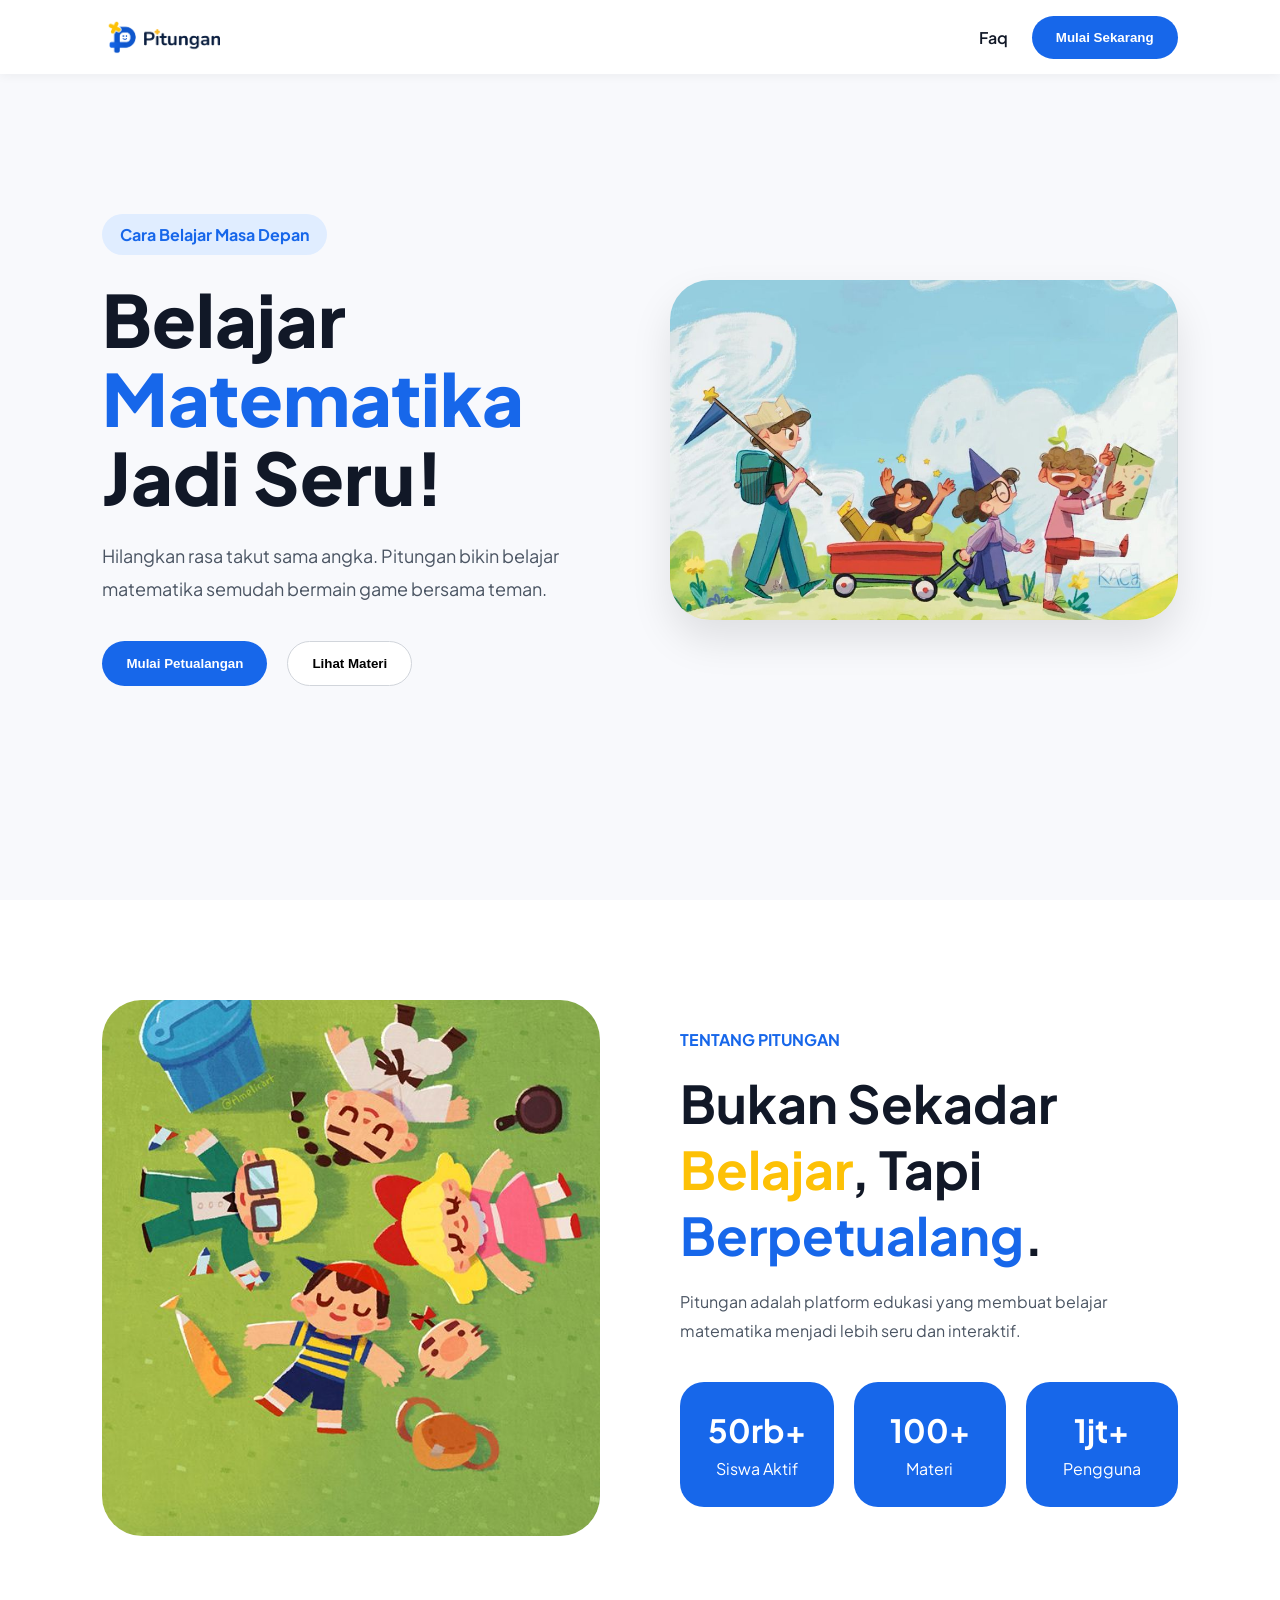
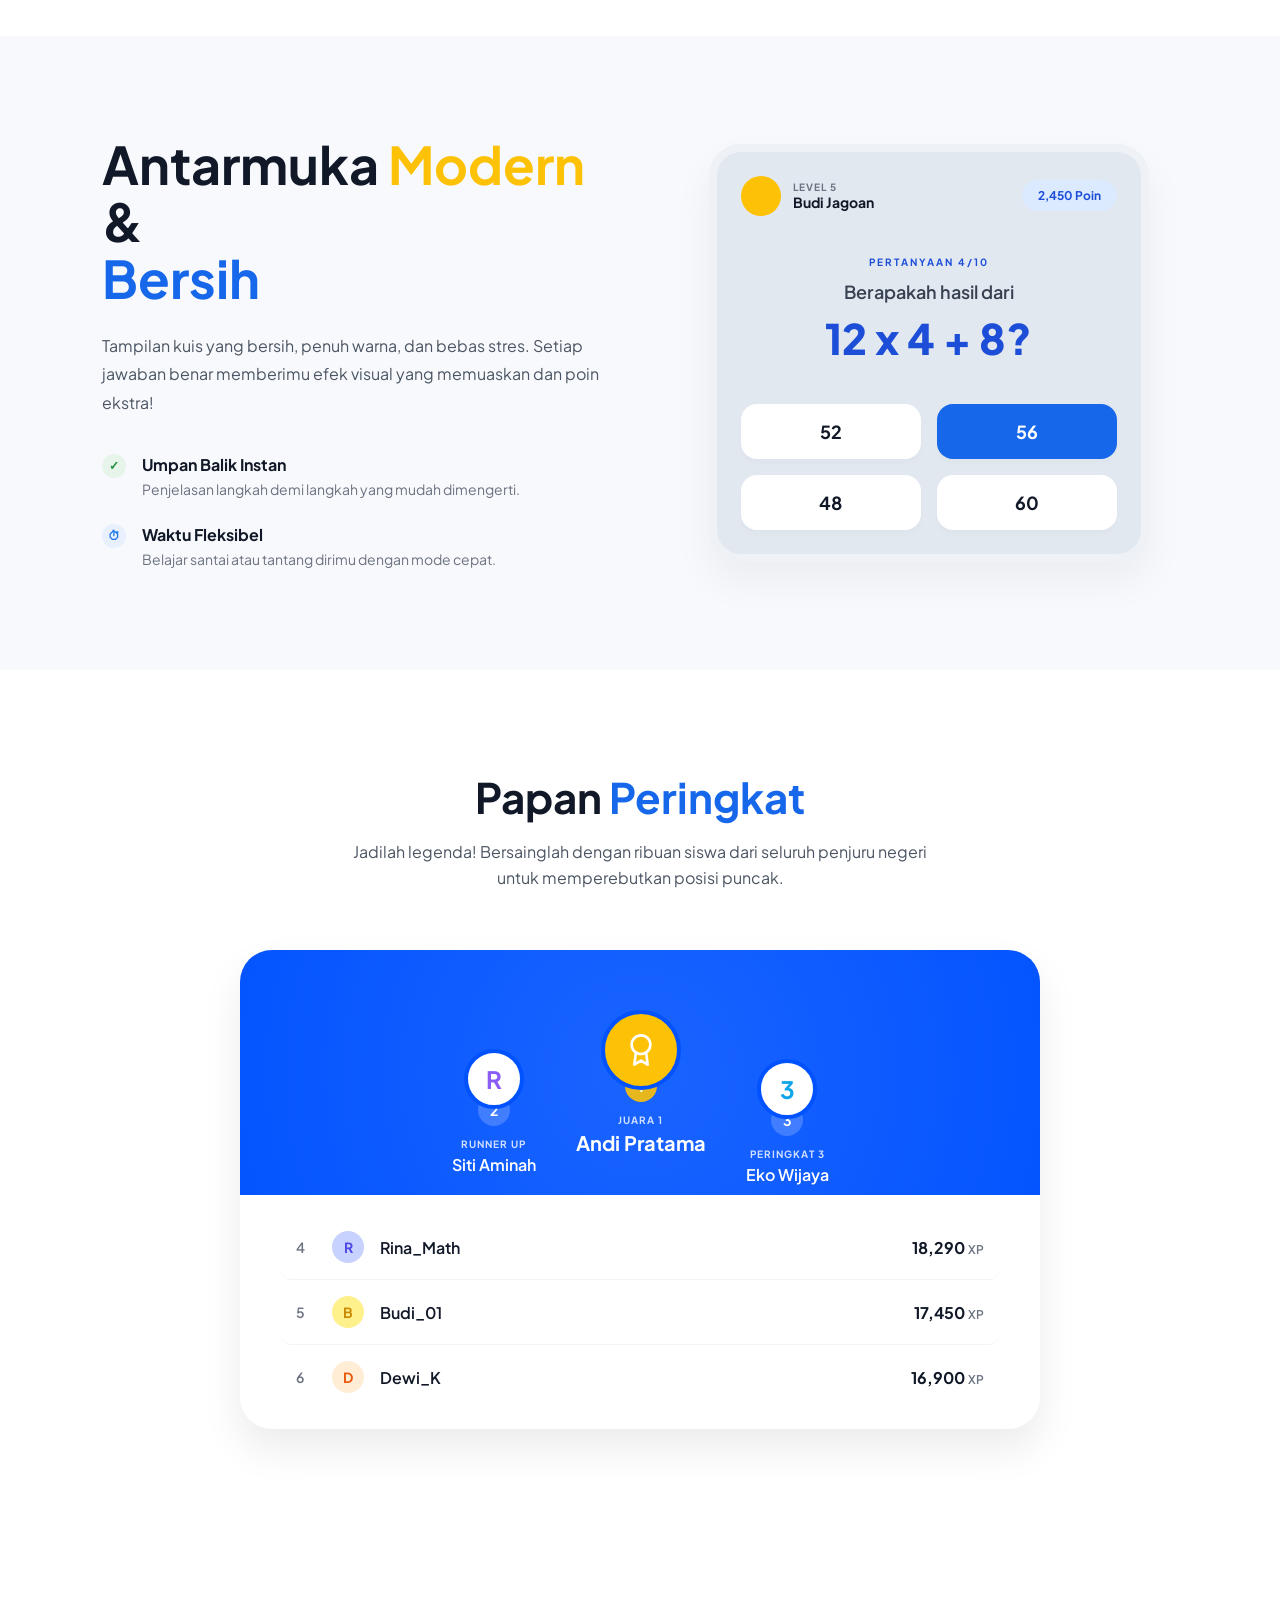
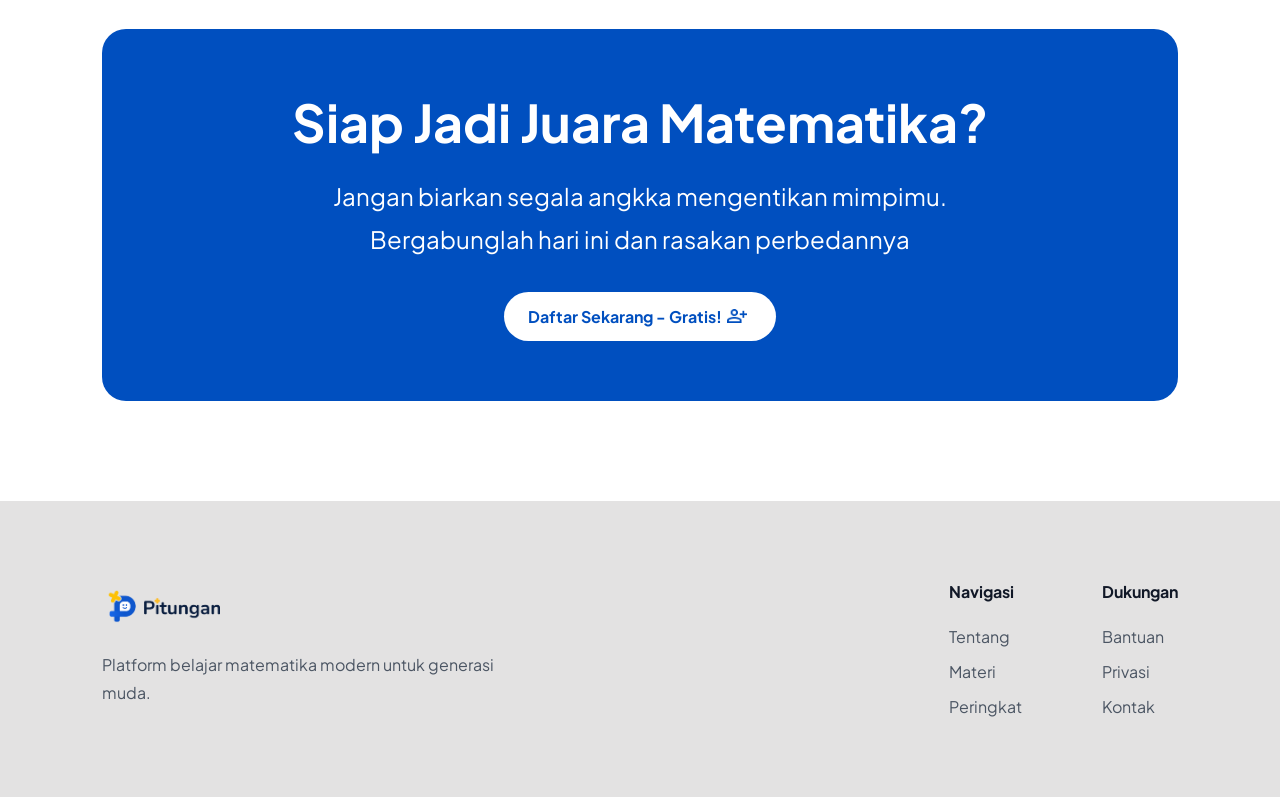
==== commit 2a865126: "Create CTA Section" ====
--- a/index.html
+++ b/index.html
@@ -1,5 +1,6 @@
 <!DOCTYPE html>
 <html lang="en">
+
 <head>
     <meta charset="UTF-8">
     <meta name="viewport" content="width=device-width, initial-scale=1.0">
@@ -7,118 +8,121 @@
     <link rel="icon" type="image/png" href="assets/img/logo.png">
     <link rel="stylesheet" href="assets/css/style.css">
     <link rel="preconnect" href="https://fonts.googleapis.com">
-    <link href="https://fonts.googleapis.com/css2?family=Plus+Jakarta+Sans:wght@400;500;600;700;800&display=swap" rel="stylesheet">
+    <link href="https://fonts.googleapis.com/css2?family=Plus+Jakarta+Sans:wght@400;500;600;700;800&display=swap"
+        rel="stylesheet">
 </head>
+
 <body>
     <!-- Navbar -->
-        <header class="navbar">
-    
-            <div class="logo">
-                <img src="assets/img/logotype.png" />
-            </div>
-    
-            <nav>
-                <a href="#">Faq</a>
-    
+    <header class="navbar">
+
+        <div class="logo">
+            <img src="assets/img/logotype.png" />
+        </div>
+
+        <nav>
+            <a href="#">Faq</a>
+
+            <button class="btn-primary">
+                Mulai Sekarang
+            </button>
+        </nav>
+
+    </header>
+
+    <!-- Hero -->
+    <section class="hero">
+
+        <div class="hero-text">
+
+            <span class="tag">
+                Cara Belajar Masa Depan
+            </span>
+
+            <h1>
+                Belajar
+                <span class="text-blue">Matematika</span>
+                Jadi Seru!
+            </h1>
+
+            <p>
+                Hilangkan rasa takut sama angka.
+                Pitungan bikin belajar matematika
+                semudah bermain game bersama teman.
+            </p>
+
+            <div class="hero-buttons">
+
                 <button class="btn-primary">
-                    Mulai Sekarang
+                    Mulai Petualangan
                 </button>
-            </nav>
-    
-        </header>
-    
-        <!-- Hero -->
-        <section class="hero">
-    
-            <div class="hero-text">
-    
-                <span class="tag">
-                    Cara Belajar Masa Depan
-                </span>
-    
-                <h1>
-                    Belajar
-                    <span class="text-blue">Matematika</span>
-                    Jadi Seru!
-                </h1>
-    
-                <p>
-                    Hilangkan rasa takut sama angka.
-                    Pitungan bikin belajar matematika
-                    semudah bermain game bersama teman.
-                </p>
-    
-                <div class="hero-buttons">
-    
-                    <button class="btn-primary">
-                        Mulai Petualangan
-                    </button>
-    
-                    <button class="btn-secondary">
-                        Lihat Materi
-                    </button>
-    
-                </div>
-    
-            </div>
-    
-            <div class="hero-image">
-                <img src="assets/img/belajar_matematika_seru.jpg" alt="">
-            </div>
-    
-        </section>
-    
-        <!-- About -->
-        <section class="about">
-    
-            <div class="about-image">
-                <img src="assets/img/anak_belajar_matematika_ceria.jpg" alt="">
-            </div>
-    
-            <div class="about-text">
-    
-                <span class="section-label">
-                    Tentang Pitungan
-                </span>
-    
-                <h2>
-                    Bukan Sekadar <span class="text-yellow">Belajar</span>,
-                    Tapi <span class="text-blue">Berpetualang</span>.
-                </h2>
-    
-                <p>
-                    Pitungan adalah platform edukasi
-                    yang membuat belajar matematika
-                    menjadi lebih seru dan interaktif.
-                </p>
-    
-                <div class="stats">
-    
-                    <div class="stat-card">
-                        <h3>50rb+</h3>
-                        <span>Siswa Aktif</span>
-                    </div>
-    
-                    <div class="stat-card">
-                        <h3>100+</h3>
-                        <span>Materi</span>
-                    </div>
-    
-                    <div class="stat-card">
-                        <h3>1jt+</h3>
-                        <span>Pengguna</span>
-                    </div>
-    
-                </div>
-    
-            </div>
-    
-        </section>
+
+                <button class="btn-secondary">
+                    Lihat Materi
+                </button>
+
+            </div>
+
+        </div>
+
+        <div class="hero-image">
+            <img src="assets/img/belajar_matematika_seru.jpg" alt="">
+        </div>
+
+    </section>
+
+    <!-- About -->
+    <section class="about">
+
+        <div class="about-image">
+            <img src="assets/img/anak_belajar_matematika_ceria.jpg" alt="">
+        </div>
+
+        <div class="about-text">
+
+            <span class="section-label">
+                Tentang Pitungan
+            </span>
+
+            <h2>
+                Bukan Sekadar <span class="text-yellow">Belajar</span>,
+                Tapi <span class="text-blue">Berpetualang</span>.
+            </h2>
+
+            <p>
+                Pitungan adalah platform edukasi
+                yang membuat belajar matematika
+                menjadi lebih seru dan interaktif.
+            </p>
+
+            <div class="stats">
+
+                <div class="stat-card">
+                    <h3>50rb+</h3>
+                    <span>Siswa Aktif</span>
+                </div>
+
+                <div class="stat-card">
+                    <h3>100+</h3>
+                    <span>Materi</span>
+                </div>
+
+                <div class="stat-card">
+                    <h3>1jt+</h3>
+                    <span>Pengguna</span>
+                </div>
+
+            </div>
+
+        </div>
+
+    </section>
     <!-- Features -->
     <section class="features">
         <div class="features-text">
             <h2>Antarmuka <span class="text-yellow">Modern</span> & <br><span class="text-blue">Bersih</span></h2>
-            <p>Tampilan kuis yang bersih, penuh warna, dan bebas stres. Setiap jawaban benar memberimu efek visual yang memuaskan dan poin ekstra!</p>
+            <p>Tampilan kuis yang bersih, penuh warna, dan bebas stres. Setiap jawaban benar memberimu efek visual yang
+                memuaskan dan poin ekstra!</p>
             <div class="feature-list">
                 <div class="feature-item">
                     <div class="feature-icon check">✓</div>
@@ -167,9 +171,10 @@
     <section class="leaderboard-section">
         <div class="leaderboard-header">
             <h2>Papan <span class="text-blue">Peringkat</span></h2>
-            <p>Jadilah legenda! Bersainglah dengan ribuan siswa dari seluruh penjuru negeri untuk memperebutkan posisi puncak.</p>
-        </div>
-        
+            <p>Jadilah legenda! Bersainglah dengan ribuan siswa dari seluruh penjuru negeri untuk memperebutkan posisi
+                puncak.</p>
+        </div>
+
         <div class="leaderboard-card">
             <div class="leaderboard-top">
                 <div class="podium">
@@ -181,7 +186,11 @@
                     </div>
                     <div class="podium-place first">
                         <div class="avatar gold-avatar">
-                            <svg width="32" height="32" viewBox="0 0 24 24" fill="none" stroke="currentColor" stroke-width="2" stroke-linecap="round" stroke-linejoin="round"><circle cx="12" cy="8" r="7"></circle><polyline points="8.21 13.89 7 23 12 20 17 23 15.79 13.88"></polyline></svg>
+                            <svg width="32" height="32" viewBox="0 0 24 24" fill="none" stroke="currentColor"
+                                stroke-width="2" stroke-linecap="round" stroke-linejoin="round">
+                                <circle cx="12" cy="8" r="7"></circle>
+                                <polyline points="8.21 13.89 7 23 12 20 17 23 15.79 13.88"></polyline>
+                            </svg>
                         </div>
                         <span class="rank-num">1</span>
                         <span class="rank-title">JUARA 1</span>
@@ -224,49 +233,63 @@
         </div>
     </section>
 
-
-        <!-- Footer -->
-        <footer class="footer">
-    
-            <div class="footer-brand">
-    
-                <div class="logo">
-                    <img src="assets/img/logotype.png" />
-                </div>
-    
-                <p>
-                    Platform belajar matematika
-                    modern untuk generasi muda.
-                </p>
-    
-            </div>
-    
-            <div class="footer-links">
-    
-                <div>
-    
-                    <h4>Navigasi</h4>
-    
-                    <a href="#">Tentang</a>
-                    <a href="#">Materi</a>
-                    <a href="#">Peringkat</a>
-    
-                </div>
-    
-                <div>
-    
-                    <h4>Dukungan</h4>
-    
-                    <a href="#">Bantuan</a>
-                    <a href="#">Privasi</a>
-                    <a href="#">Kontak</a>
-    
-                </div>
-    
-            </div>
-    
-        </footer>
+    <!-- cta section -->
+    <section class="cta">
+        <div class="cta-content">
+            <h2>Siap Jadi Juara Matematika?</h2>
+            <p>Jangan biarkan segala angkka mengentikan mimpimu.
+                Bergabunglah hari ini dan rasakan perbedannya
+            </p>
+            <div class="cta-link">
+                <a href="#" class="btn btn-primary">Daftar Sekarang - Gratis!<img src="assets/img/regisIcon.png" alt="Gratis"></a>
+            </div>
+        </div>
+    </section>
+
+
+    <!-- Footer -->
+    <footer class="footer">
+
+        <div class="footer-brand">
+
+            <div class="logo">
+                <img src="assets/img/logotype.png" />
+            </div>
+
+            <p>
+                Platform belajar matematika
+                modern untuk generasi muda.
+            </p>
+
+        </div>
+
+        <div class="footer-links">
+
+            <div>
+
+                <h4>Navigasi</h4>
+
+                <a href="#">Tentang</a>
+                <a href="#">Materi</a>
+                <a href="#">Peringkat</a>
+
+            </div>
+
+            <div>
+
+                <h4>Dukungan</h4>
+
+                <a href="#">Bantuan</a>
+                <a href="#">Privasi</a>
+                <a href="#">Kontak</a>
+
+            </div>
+
+        </div>
+
+    </footer>
 
     <script src="assets/js/script.js"></script>
 </body>
-</html>
+
+</html>
--- a/assets/css/style.css
+++ b/assets/css/style.css
@@ -1,189 +1,202 @@
-*{
-    margin:0;
-    padding:0;
-    box-sizing:border-box;
-}
-
-body{
-    font-family:'Plus Jakarta Sans', sans-serif;
-    background:#f8f9fc;
-    color:#111827;
-}
-
-img{
-    width:100%;
-    display:block;
-}
-
-section{
-    padding:100px 8%;
-}
-
-.text-yellow{
-    color:#FDC106;
-}
-
-.text-blue{
-    color:#1767ea;
-}
-
-.navbar{
-    position:fixed;
-    top:0;
-    left:0;
-    width:100%;
-    padding:12px 8%;
-    background:white;
-    display:flex;
-    justify-content:space-between;
-    align-items:center;
-    z-index:1000;
-    box-shadow:0 2px 10px rgba(0,0,0,0.05);
-}
-
-.logo img{
-    height:50px;
-    width:auto;
-}
-
-nav{
-    display:flex;
-    align-items:center;
-    gap:24px;
-}
-
-nav a{
-    text-decoration:none;
-    color:#111827;
-    font-weight:600;
-}
-
-.btn-primary{
-    background:#1767ea;
-    color:white;
-    border:none;
-    padding:14px 24px;
-    border-radius:999px;
-    cursor:pointer;
-    font-weight:700;
-}
-
-.btn-secondary{
-    background:white;
-    border:1px solid #d1d5db;
-    padding:14px 24px;
-    border-radius:999px;
-    cursor:pointer;
-    font-weight:700;
-}
-
-.hero{
-    min-height:100vh;
-    display:flex;
-    align-items:center;
-    justify-content:space-between;
-    gap:60px;
-}
-
-.hero-text{
-    flex:1;
-}
-
-.tag{
-    display:inline-block;
-    background:#e0edff;
-    color:#1767ea;
-    padding:10px 18px;
-    border-radius:999px;
-    font-weight:700;
-    margin-bottom:24px;
-}
-
-.hero-text h1{
-    font-size:72px;
-    line-height:1.1;
-    font-weight:800;
-    margin-bottom:24px;
-}
-
-.hero-text p{
-    font-size:18px;
-    line-height:1.8;
-    color:#4b5563;
-    margin-bottom:36px;
-    max-width:550px;
-}
-
-.hero-buttons{
-    display:flex;
-    gap:20px;
-}
-
-.hero-image{
-    flex:1;
-}
-
-.hero-image img{
-    width:100%;
-    height:340px;
-    object-fit:cover;
-    border-radius:40px;
-    box-shadow:0 20px 40px rgba(0,0,0,0.1);
-}
-
-.about{
-    display:flex;
-    align-items:center;
-    gap:80px;
-    background:white;
+* {
+    margin: 0;
+    padding: 0;
+    box-sizing: border-box;
+}
+
+body {
+    font-family: 'Plus Jakarta Sans', sans-serif;
+    background: #f8f9fc;
+    color: #111827;
+}
+
+img {
+    width: 100%;
+    display: block;
+}
+
+section {
+    padding: 100px 8%;
+}
+
+.text-yellow {
+    color: #FDC106;
+}
+
+.text-blue {
+    color: #1767ea;
+}
+
+.navbar {
+    position: fixed;
+    top: 0;
+    left: 0;
+    width: 100%;
+    padding: 12px 8%;
+    background: white;
+    display: flex;
+    justify-content: space-between;
+    align-items: center;
+    z-index: 1000;
+    box-shadow: 0 2px 10px rgba(0, 0, 0, 0.05);
+}
+
+.logo img {
+    height: 50px;
+    width: auto;
+}
+
+nav {
+    display: flex;
+    align-items: center;
+    gap: 24px;
+}
+
+nav a {
+    text-decoration: none;
+    color: #111827;
+    font-weight: 600;
+}
+
+.btn-primary {
+    background: #1767ea;
+    color: white;
+    border: none;
+    padding: 14px 24px;
+    border-radius: 999px;
+    cursor: pointer;
+    font-weight: 700;
+    transition: all 0.3s ease;
+}
+
+.btn-primary:hover {
+    background: #1455c0;
+    transform: translateY(-2px);
+    box-shadow: 0 10px 20px rgba(23, 103, 234, 0.3);
+}
+
+.btn-secondary {
+    background: white;
+    border: 1px solid #d1d5db;
+    padding: 14px 24px;
+    border-radius: 999px;
+    cursor: pointer;
+    font-weight: 700;
+    transition: all 0.3s ease;
+}
+
+.btn-secondary:hover {
+    background: #f3f4f6;
+    transform: translateY(-2px);
+}
+
+.hero {
+    min-height: 100vh;
+    display: flex;
+    align-items: center;
+    justify-content: space-between;
+    gap: 60px;
+}
+
+.hero-text {
+    flex: 1;
+}
+
+.tag {
+    display: inline-block;
+    background: #e0edff;
+    color: #1767ea;
+    padding: 10px 18px;
+    border-radius: 999px;
+    font-weight: 700;
+    margin-bottom: 24px;
+}
+
+.hero-text h1 {
+    font-size: 72px;
+    line-height: 1.1;
+    font-weight: 800;
+    margin-bottom: 24px;
+}
+
+.hero-text p {
+    font-size: 18px;
+    line-height: 1.8;
+    color: #4b5563;
+    margin-bottom: 36px;
+    max-width: 550px;
+}
+
+.hero-buttons {
+    display: flex;
+    gap: 20px;
+}
+
+.hero-image {
+    flex: 1;
+}
+
+.hero-image img {
+    width: 100%;
+    height: 340px;
+    object-fit: cover;
+    border-radius: 40px;
+    box-shadow: 0 20px 40px rgba(0, 0, 0, 0.1);
+}
+
+.about {
+    display: flex;
+    align-items: center;
+    gap: 80px;
+    background: white;
 }
 
 .about-image,
-.about-text{
-    flex:1;
-}
-
-.about-image img{
-    width:100%;
-    height:536px;
-    object-fit:cover;
-    border-radius:40px;
-}
-
-.section-label{
-    color:#1767ea;
-    font-weight:700;
-    text-transform:uppercase;
-}
-
-.about-text h2{
-    font-size:52px;
-    margin:20px 0;
-}
-
-.about-text p{
-    color:#4b5563;
-    line-height:1.8;
-    margin-bottom:36px;
-}
-
-.stats{
-    display:flex;
-    gap:20px;
-}
-
-.stat-card{
-    background:#1767ea;
-    color:white;
-    padding:28px;
-    border-radius:24px;
-    text-align:center;
-    flex:1;
-}
-
-.stat-card h3{
-    font-size:32px;
-    margin-bottom:8px;
+.about-text {
+    flex: 1;
+}
+
+.about-image img {
+    width: 100%;
+    height: 536px;
+    object-fit: cover;
+    border-radius: 40px;
+}
+
+.section-label {
+    color: #1767ea;
+    font-weight: 700;
+    text-transform: uppercase;
+}
+
+.about-text h2 {
+    font-size: 52px;
+    margin: 20px 0;
+}
+
+.about-text p {
+    color: #4b5563;
+    line-height: 1.8;
+    margin-bottom: 36px;
+}
+
+.stats {
+    display: flex;
+    gap: 20px;
+}
+
+.stat-card {
+    background: #1767ea;
+    color: white;
+    padding: 28px;
+    border-radius: 24px;
+    text-align: center;
+    flex: 1;
+}
+
+.stat-card h3 {
+    font-size: 32px;
+    margin-bottom: 8px;
 }
 
 
@@ -205,7 +218,7 @@
     margin-bottom: 24px;
 }
 
-.features-text > p {
+.features-text>p {
     font-size: 16px;
     line-height: 1.8;
     color: #4b5563;
@@ -263,6 +276,12 @@
     display: flex;
     justify-content: center;
     position: relative;
+}
+
+@keyframes float {
+    0% { transform: translateY(0px); }
+    50% { transform: translateY(-10px); }
+    100% { transform: translateY(0px); }
 }
 
 .mock-card {
@@ -271,7 +290,8 @@
     padding: 32px;
     width: 100%;
     max-width: 440px;
-    box-shadow: 0 20px 40px rgba(0,0,0,0.05), inset 0 0 0 8px rgba(255,255,255,0.4);
+    box-shadow: 0 20px 40px rgba(0, 0, 0, 0.05), inset 0 0 0 8px rgba(255, 255, 255, 0.4);
+    animation: float 6s ease-in-out infinite;
 }
 
 .mock-header {
@@ -363,7 +383,14 @@
     font-size: 18px;
     font-weight: 700;
     color: #111827;
-    box-shadow: 0 4px 6px rgba(0,0,0,0.02);
+    box-shadow: 0 4px 6px rgba(0, 0, 0, 0.02);
+    cursor: pointer;
+    transition: all 0.3s ease;
+}
+
+.option:hover {
+    transform: translateY(-2px);
+    box-shadow: 0 8px 12px rgba(0, 0, 0, 0.05);
 }
 
 .option.active {
@@ -401,7 +428,7 @@
     width: 100%;
     max-width: 800px;
     border-radius: 32px;
-    box-shadow: 0 20px 40px rgba(0,0,0,0.08);
+    box-shadow: 0 20px 40px rgba(0, 0, 0, 0.08);
     overflow: hidden;
 }
 
@@ -421,7 +448,7 @@
     left: -50%;
     width: 200%;
     height: 200%;
-    background: radial-gradient(circle at 50% 50%, rgba(255,255,255,0.1) 0%, transparent 60%);
+    background: radial-gradient(circle at 50% 50%, rgba(255, 255, 255, 0.1) 0%, transparent 60%);
     pointer-events: none;
 }
 
@@ -465,13 +492,18 @@
     margin-bottom: -20px;
 }
 
-.podium-place.second .avatar { color: #8b5cf6; }
-.podium-place.third .avatar { color: #0ea5e9; }
+.podium-place.second .avatar {
+    color: #8b5cf6;
+}
+
+.podium-place.third .avatar {
+    color: #0ea5e9;
+}
 
 .rank-num {
     width: 32px;
     height: 32px;
-    background: rgba(255,255,255,0.2);
+    background: rgba(255, 255, 255, 0.2);
     border-radius: 50%;
     display: flex;
     align-items: center;
@@ -506,8 +538,13 @@
     font-weight: 700;
 }
 
-.podium-place.second { transform: translateY(20px); }
-.podium-place.third { transform: translateY(30px); }
+.podium-place.second {
+    transform: translateY(20px);
+}
+
+.podium-place.third {
+    transform: translateY(30px);
+}
 
 .leaderboard-list {
     padding: 20px 40px;
@@ -517,8 +554,15 @@
     display: flex;
     justify-content: space-between;
     align-items: center;
-    padding: 16px 0;
+    padding: 16px;
     border-bottom: 1px solid #f3f4f6;
+    transition: all 0.3s ease;
+    border-radius: 12px;
+}
+
+.list-item:hover {
+    background: #f8f9fc;
+    transform: scale(1.02);
 }
 
 .list-item:last-child {
@@ -550,9 +594,20 @@
     font-weight: 700;
 }
 
-.list-avatar.r-bg { background: #c7d2fe; color: #4f46e5; }
-.list-avatar.b-bg { background: #fef08a; color: #ca8a04; }
-.list-avatar.d-bg { background: #ffedd5; color: #ea580c; }
+.list-avatar.r-bg {
+    background: #c7d2fe;
+    color: #4f46e5;
+}
+
+.list-avatar.b-bg {
+    background: #fef08a;
+    color: #ca8a04;
+}
+
+.list-avatar.d-bg {
+    background: #ffedd5;
+    color: #ea580c;
+}
 
 .list-name {
     font-size: 16px;
@@ -576,45 +631,94 @@
     .features {
         flex-direction: column;
     }
+
     .podium {
         gap: 20px;
     }
 }
 
-.footer{
-    background:#E3E2E2;
-    padding:80px 8%;
-    display:flex;
-    justify-content:space-between;
-    gap:60px;
-}
-
-.footer-brand{
-    max-width:400px;
-}
-
-.footer-brand p{
-    color:#4b5563;
-    line-height:1.8;
-    margin-top:20px;
-}
-
-.footer-links{
-    display:flex;
-    gap:80px;
-}
-
-.footer-links div{
-    display:flex;
-    flex-direction:column;
-    gap:14px;
-}
-
-.footer-links h4{
-    margin-bottom:10px;
-}
-
-.footer-links a{
-    text-decoration:none;
-    color:#4b5563;
-}
+/*CTA section*/
+.cta {
+    background: white;
+}
+
+.cta-content {
+    background: #004FBF;
+    color: white;
+    text-align: center;
+    justify-content: center;
+    padding: 60px 8%;
+    border-radius: 24px;
+}
+
+.cta-content h2 {
+    font-size: 52px;
+    margin-bottom: 20px;
+}
+
+.cta-content p {
+    font-size: 24px;
+    line-height: 1.8;
+    margin: auto;
+    margin-bottom: 30px;
+    max-width: 700px;
+}
+
+.cta-link {
+    margin: auto;
+    width: fit-content;
+}
+
+.cta-link a {
+    display: flex;
+    text-decoration: none;
+    background: white;
+    color: #004FBF;
+    padding: 14px 24px;
+    text-align: center;
+    width: 100%;
+}
+
+.cta-link a img {
+    margin: auto 5px;
+    width: 20px;
+    height: fit-content;
+}
+
+.footer {
+    background: #E3E2E2;
+    padding: 80px 8%;
+    display: flex;
+    justify-content: space-between;
+    gap: 60px;
+}
+
+.footer-brand {
+    max-width: 400px;
+}
+
+.footer-brand p {
+    color: #4b5563;
+    line-height: 1.8;
+    margin-top: 20px;
+}
+
+.footer-links {
+    display: flex;
+    gap: 80px;
+}
+
+.footer-links div {
+    display: flex;
+    flex-direction: column;
+    gap: 14px;
+}
+
+.footer-links h4 {
+    margin-bottom: 10px;
+}
+
+.footer-links a {
+    text-decoration: none;
+    color: #4b5563;
+}
